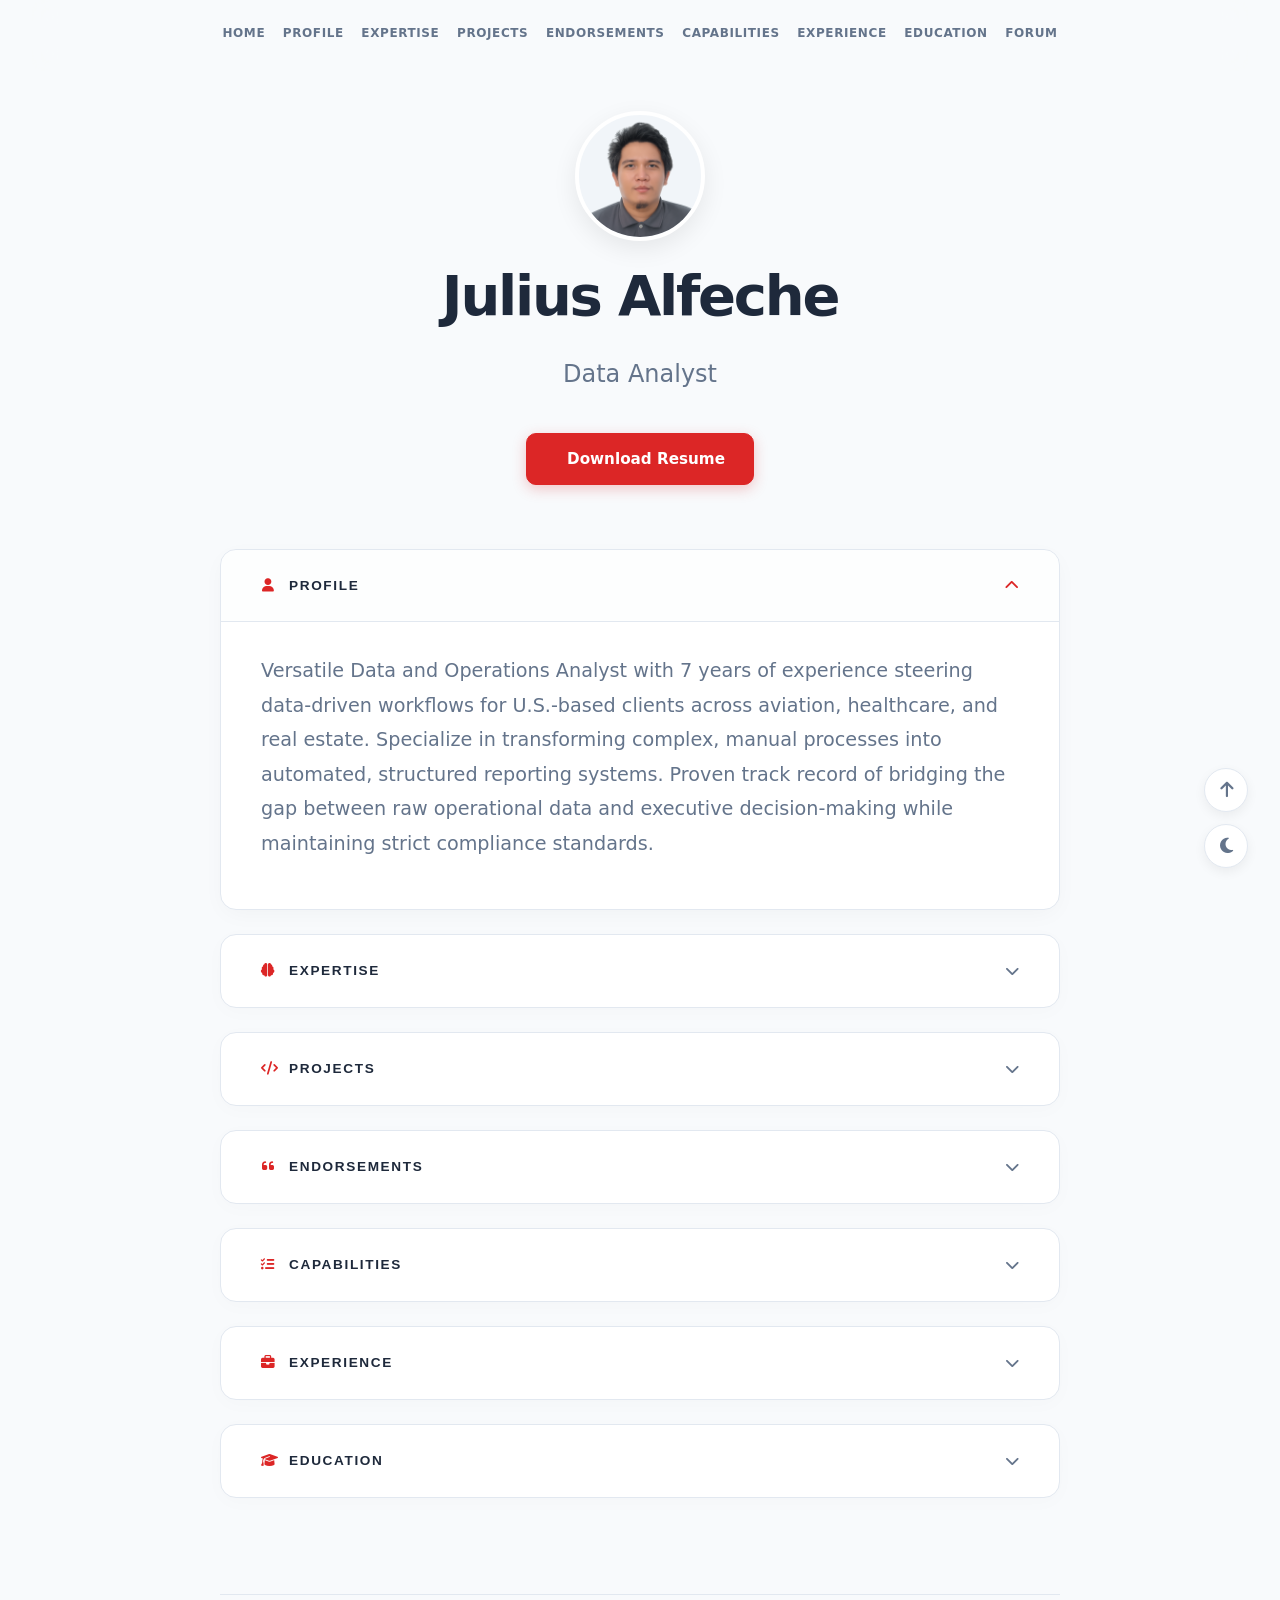
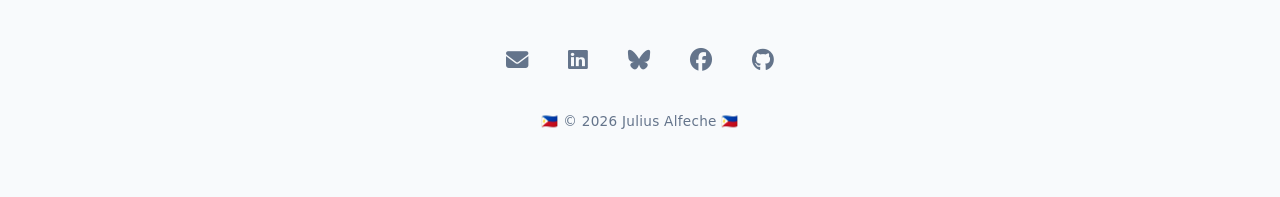
==== index.html @ 39231303 "Add files via upload" ====
<!DOCTYPE html>
<html lang="en">
<head>
    <meta charset="UTF-8">
    <meta name="viewport" content="width=device-width, initial-scale=1.0">
    
    <title>Julius Alfeche</title>
    <meta name="description" content="Official portfolio of Julius Alfeche, a versatile Data and Operations Analyst with 7 years of experience steering data-driven workflows and optimizing operations.">
    <meta name="keywords" content="Julius Alfeche, Data Analyst, Operations Analyst, Excel Dashboard Creation, Data Reporting, Cebu City, Philippines, Portfolio">
    <meta name="author" content="Julius Alfeche">
    <link rel="canonical" href="https://juliusalfeche.com/">
    <link rel="icon" type="image/png" href="img/logo.png">
    
    <meta property="og:type" content="website">
    <meta property="og:url" content="https://juliusalfeche.com/">
    <meta property="og:title" content="Julius Alfeche">
    <meta property="og:description" content="Official portfolio of Julius Alfeche, a versatile Data and Operations Analyst with 7 years of experience steering data-driven workflows and optimizing operations.">
    <meta property="og:image" content="https://juliusalfeche.com/img/logo.png">
    
    <meta property="twitter:card" content="summary_large_image">
    <meta property="twitter:url" content="https://juliusalfeche.com/">
    <meta property="twitter:title" content="Julius Alfeche | Expert Data Analyst">
    <meta property="twitter:description" content="Official portfolio of Julius Alfeche, a versatile Data and Operations Analyst with 7 years of experience steering data-driven workflows.">
    <meta property="twitter:image" content="https://juliusalfeche.com/img/logo.png">

    <link rel="stylesheet" href="https://cdnjs.cloudflare.com/ajax/libs/font-awesome/6.7.2/css/all.min.css">
    <link rel="stylesheet" href="css/style.css">
    
    <script>
        (function() {
            const savedTheme = localStorage.getItem('theme');
            const prefersDarkScheme = window.matchMedia("(prefers-color-scheme: dark)");
            if (savedTheme === 'dark' || (!savedTheme && prefersDarkScheme.matches)) {
                document.documentElement.setAttribute('data-theme', 'dark');
            } else {
                document.documentElement.setAttribute('data-theme', 'light');
            }
        })();
    </script>

    <noscript>
        <style>
            .accordion-content, .nested-accordion-content { max-height: none !important; opacity: 1 !important; transform: none !important; }
            .content-inner, .nested-content-inner { opacity: 1 !important; transform: translateY(0) !important; }
            .chevron-icon, .nested-chevron { display: none !important; }
            .accordion-trigger, .nested-accordion-trigger { cursor: default; border-bottom: 1px solid var(--border-color); }
        </style>
    </noscript>

    <script src="js/main.js" defer></script>
</head>
<body>

<div class="nav-wrapper">
    <nav class="top-nav" aria-label="Main Navigation">
        <a href="#" class="nav-link" aria-label="Navigate to Home" onclick="scrollToCoordinates('top'); return false;">Home</a>
        <a href="#profile" class="nav-link" aria-label="Navigate to Profile section" onclick="openAndJump('profile')">Profile</a>
        <a href="#expertise" class="nav-link" aria-label="Navigate to Expertise section" onclick="openAndJump('expertise')">Expertise</a>
        <a href="#projects" class="nav-link" aria-label="Navigate to Projects section" onclick="openAndJump('projects')">Projects</a>
        <a href="#endorsements" class="nav-link" aria-label="Navigate to Endorsements section" onclick="openAndJump('endorsements')">Endorsements</a>
        <a href="#capabilities" class="nav-link" aria-label="Navigate to Capabilities section" onclick="openAndJump('capabilities')">Capabilities</a>
        <a href="#experience" class="nav-link" aria-label="Navigate to Experience section" onclick="openAndJump('experience')">Experience</a>
        <a href="#education" class="nav-link" aria-label="Navigate to Education section" onclick="openAndJump('education')">Education</a>
        <a href="https://forum.juliusalfeche.com" target="_blank" class="nav-link" aria-label="Navigate to Forum">Forum</a>
    </nav>
</div>

<div class="container">
    <header class="hero-container" role="banner">
        <img class="profile-photo" src="img/profile.png" alt="Portrait of Julius Alfeche">
        <h1>Julius Alfeche</h1>
        <div class="subtitle">Data Analyst</div>
        <a href="/resume.pdf" download="Julius_Alfeche_Resume.pdf" class="resume-btn" aria-label="Download Julius Alfeche's Resume PDF">
            <i class="fa-solid fa-arrow-down-to-line" aria-hidden="true"></i> Download Resume</a>
    </header>

    <main role="main">
        <div id="profile" class="accordion-section is-open">
            <button class="accordion-trigger" aria-expanded="true" aria-controls="content-profile" id="trigger-profile" onclick="toggleAccordion(this)">
                <h2 id="heading-profile"><i class="fa-solid fa-user" aria-hidden="true"></i> Profile</h2>
                <i class="fa-solid fa-chevron-down chevron-icon" aria-hidden="true"></i>
            </button>
            <div class="accordion-content" id="content-profile" role="region" aria-labelledby="heading-profile">
                <div class="content-inner">
                    <p class="lead-text">Versatile Data and Operations Analyst with 7 years of experience steering data-driven workflows for U.S.-based clients across aviation, healthcare, and real estate. Specialize in transforming complex, manual processes into automated, structured reporting systems. Proven track record of bridging the gap between raw operational data and executive decision-making while maintaining strict compliance standards.</p>
                </div>
            </div>
        </div>

        <div id="expertise" class="accordion-section">
            <button class="accordion-trigger" aria-expanded="false" aria-controls="content-expertise" id="trigger-expertise" onclick="toggleAccordion(this)">
                <h2 id="heading-expertise"><i class="fa-solid fa-brain" aria-hidden="true"></i> Expertise</h2>
                <i class="fa-solid fa-chevron-down chevron-icon" aria-hidden="true"></i>
            </button>
            <div class="accordion-content" id="content-expertise" role="region" aria-labelledby="heading-expertise">
                <div class="content-inner">
                    <div class="skills-list-layout">
                        <div class="skill-group">
                            <h4>Data &amp; Reporting</h4>
                            <div class="tags" role="list">
                                <span class="tag" role="listitem">Excel</span>
                                <span class="tag" role="listitem">Dashboard Creation</span>
                                <span class="tag" role="listitem">Performance Tracking</span>
                            </div>
                        </div>
                        <div class="skill-group">
                            <h4>Operations &amp; Compliance</h4>
                            <div class="tags" role="list">
                                <span class="tag" role="listitem">Process Optimization</span>
                                <span class="tag" role="listitem">Documentation</span>
                                <span class="tag" role="listitem">Audit Readiness</span>
                                <span class="tag" role="listitem">Compliance Monitoring</span>
                            </div>
                        </div>
                        <div class="skill-group">
                            <h4>Tools &amp; Platforms</h4>
                            <div class="tags" role="list">
                                <span class="tag" role="listitem">Microsoft 365</span>
                                <span class="tag" role="listitem">Google Workspace</span>
                                <span class="tag" role="listitem">Salesforce</span>
                                <span class="tag" role="listitem">Zoho</span>
                                <span class="tag" role="listitem">WordPress</span>
                                <span class="tag" role="listitem">Flarum</span>
                            </div>
                        </div>
                        <div class="skill-group">
                            <h4>Technical Capabilities</h4>
                            <div class="tags" role="list">
                                <span class="tag" role="listitem">Web Scraping</span>
                                <span class="tag" role="listitem">Online Research</span>
                                <span class="tag" role="listitem">Web Hosting Management</span>
                            </div>
                        </div>
                    </div>
                </div>
            </div>
        </div>

        <div id="projects" class="accordion-section">
            <button class="accordion-trigger" aria-expanded="false" aria-controls="content-projects" id="trigger-projects" onclick="toggleAccordion(this)">
                <h2 id="heading-projects"><i class="fa-solid fa-code" aria-hidden="true"></i> Projects</h2>
                <i class="fa-solid fa-chevron-down chevron-icon" aria-hidden="true"></i>
            </button>
            <div class="accordion-content" id="content-projects" role="region" aria-labelledby="heading-projects">
                <div class="content-inner">
                    <div class="slider-viewport" id="projects-viewport">
                        <div class="slider-track" id="projects-track">
                            <a href="https://juliusalfeche.github.io/audiotest/" target="_blank" rel="noopener noreferrer" class="slider-card-item bg-audio" aria-label="Open Left/Right Audio Test in a new tab">
                                <div>
                                    <h3>🎧 Left / Right Audio Test</h3>
                                    <p>A simple, accessible web-based utility to test the stereo separation of your audio setup (headphones/speakers) using the Web Audio API.</p>
                                </div>
                                <span class="project-arrow">View Project <i class="fa-solid fa-arrow-right" aria-hidden="true"></i></span>
                            </a>
                            
                            <a href="https://juliusalfeche.github.io/quakesph/" target="_blank" rel="noopener noreferrer" class="slider-card-item bg-quakes" aria-label="Open QuakesPH in a new tab">
                                <div>
                                    <h3>🌋 QuakesPH</h3>
                                    <p>QuakesPH is a progressive web application (PWA) that provides real-time earthquake tracking across the Philippines, powered by live data from the USGS Earthquake API.</p>
                                </div>
                                <span class="project-arrow">View Project <i class="fa-solid fa-arrow-right" aria-hidden="true"></i></span>
                            </a>

                            <a href="https://juliusalfeche.github.io/resume/" target="_blank" rel="noopener noreferrer" class="slider-card-item bg-resume" aria-label="Open Interactive Resume in a new tab">
                                <div>
                                    <h3>💼 Resume</h3>
                                    <p>A digital, interactive version of my professional resume built with modern web technologies for a clean, accessible viewing experience across all devices.</p>
                                </div>
                                <span class="project-arrow">View Project <i class="fa-solid fa-arrow-right" aria-hidden="true"></i></span>
                            </a>
                        </div>
                    </div>
                </div>
            </div>
        </div>

        <div id="endorsements" class="accordion-section">
            <button class="accordion-trigger" aria-expanded="false" aria-controls="content-endorsements" id="trigger-endorsements" onclick="toggleAccordion(this)">
                <h2 id="heading-endorsements"><i class="fa-solid fa-quote-left" aria-hidden="true"></i> Endorsements</h2>
                <i class="fa-solid fa-chevron-down chevron-icon" aria-hidden="true"></i>
            </button>
            <div class="accordion-content" id="content-endorsements" role="region" aria-labelledby="heading-endorsements">
                <div class="content-inner">
                    <div class="slider-viewport" id="reviews-viewport">
                        <div class="slider-track" id="reviews-track">
                            
                            <div class="slider-card-item">
                                <p class="quote-body">Thank you again for your partnership, and we look forward to exploring ways to work together again in the future. Julius, you've been tremendous partner. Your contributions to Fly Louie have been greatly appreciated.</p>
                                <div class="client-profile">
                                    <img class="client-avatar" src="img/julia.png" alt="Portrait of Julia Takeda">
                                    <div class="client-meta">
                                        <h5>Julia Takeda</h5>
                                        <span><i>Founder & CEO</i> <br> <b>Fly Louie</b></span>
                                    </div>
                                </div>
                            </div>

                            <div class="slider-card-item">
                                <p class="quote-body">Julius' longevity with us. He does good work, and because he's been with us for several years he has become a valuable source of institutional memory as well. We've had Julius assigned to our account for several years now, and I never expected how helpful it would be to have the same person assigned to our account for that entire time. He just understands so much about our business at this point, and it makes him a go-to resource for us. We prefer turning to Julius than to some of our own employees because he just knows our business so well by now. He's great and we are so grateful to him.</p>
                                <div class="client-profile">
                                    <img class="client-avatar" src="img/eytan.jpg" alt="Portrait of Eytan Kurshan">
                                    <div class="client-meta">
                                        <h5>Eytan Kurshan</h5>
                                        <span><i>COO</i> <br> <b>Fly Louie</b></span>
                                    </div>
                                </div>
                            </div>

                            <div class="slider-card-item">
                                <p class="quote-body">You've been a huge help, and I really appreciate everything you've done over the past couple of years! I know you'll still be working on other things, so thanks again for all your support.</p>
                                <div class="client-profile">
                                    <img class="client-avatar" src="img/laura.png" alt="Portrait of Laura Polin">
                                    <div class="client-meta">
                                        <h5>Laura Polin</h5>
                                        <span><i>Fuel Program General Manager</i> <br> <b>Fly Louie</b></span>
                                    </div>
                                </div>
                            </div>

                            <div class="slider-card-item">
                                <p class="quote-body">He does a great job, we really enjoy working with Julius! Accuracy of the work and the ability to seek clarification and flag items that fall outside of regular workflow/parameters.</p>
                                <div class="client-profile">
                                    <img class="client-avatar" src="img/matt.jpg" alt="Portrait of Matt Dalton">
                                    <div class="client-meta">
                                        <h5>Matt Dalton</h5>
                                        <span><i>Sourcing & Scheduling Director</i> <br> <b>Magellan Jets</b></span>
                                    </div>
                                </div>
                            </div>

                            <div class="slider-card-item">
                                <p class="quote-body">Julius has always been reliable and capable of completing needed tasks for us. I appreciate the consistent availability and quality of work. Julius specifically has been very engaged in tasks I've given him and always asks questions and reviews results with me when starting a new project. It gives me confidence that he is completing the work to the same standard I would if I had to do it myself.</p>
                                <div class="client-profile">
                                    <img class="client-avatar" src="img/liberty.jpg" alt="Portrait of Liberty Feliciano">
                                    <div class="client-meta">
                                        <h5>Liberty Feliciano</h5>
                                        <span><i>Aircraft Scheduling Specialist</i> <br> <b>Magellan Jets</b></span>
                                    </div>
                                </div>
                            </div>

                            <div class="slider-card-item">
                                <p class="quote-body">Improved reliability and accountability in the team and learned very difficult clients. A good listener and is focused when editing live batches.</p>
                                <div class="client-profile">
                                    <img class="client-avatar" src="img/owen.jpg" alt="Portrait of Owen Beluan">
                                    <div class="client-meta">
                                        <h5>Owen Beluan</h5>
                                        <span><i>Shift Manager</i> <br> <b>PhotoUp</b></span>
                                    </div>
                                </div>
                            </div>

                        </div>
                    </div>
                </div>
            </div>
        </div>

        <div id="capabilities" class="accordion-section">
            <button class="accordion-trigger" aria-expanded="false" aria-controls="content-capabilities" id="trigger-capabilities" onclick="toggleAccordion(this)">
                <h2 id="heading-capabilities"><i class="fa-solid fa-list-check" aria-hidden="true"></i> Capabilities</h2>
                <i class="fa-solid fa-chevron-down chevron-icon" aria-hidden="true"></i>
            </button>
            <div class="accordion-content" id="content-capabilities" role="region" aria-labelledby="heading-capabilities">
                <div class="content-inner">
                    <div class="capabilities-grid">
                        
                        <!-- Computer Repair Block -->
                        <div class="capability-block nested-accordion">
                            <button class="nested-accordion-trigger" aria-expanded="false" onclick="toggleNestedAccordion(this)">
                                <div class="cap-header-left">
                                    <h3><i class="fa-solid fa-screwdriver-wrench" aria-hidden="true"></i> Windows Desktop/Laptop Repair</h3>
                                    <span class="cap-badge">Hardware/Software</span>
                                </div>
                                <i class="fa-solid fa-chevron-down nested-chevron" aria-hidden="true"></i>
                            </button>
                            
                            <div class="nested-accordion-content">
                                <div class="nested-content-inner">
                                    <div class="cap-text-block">
                                        <p class="cap-desc">There are few things more aggravating than having your desktop or laptop fail precisely when you need it most. Whether you're facing a tight deadline for a final paper, preparing for a critical conference, or simply needing to get your work done, computer repair becomes absolutely essential.</p>
                                        <p class="cap-desc">When seeking professional help, be wary of technicians who rely on simple "tune-ups". While these may offer a temporary fix, they are often insufficient and don't prevent the same problems from quickly recurring. For both the convenience-driven laptop user and the desktop owner, the need is the same: timely, efficient, and comprehensive repair that includes fully securing your computer to prevent future breakdowns.</p>
                                    </div>
                            
                                    <h4 class="cap-subheading"><i class="fa-solid fa-tools" aria-hidden="true"></i> Repair & Support Services</h4>
                                    <ul class="cap-list" role="list">
                                        <li role="listitem"><strong>Technical Support</strong></li>
                                        <li role="listitem"><strong>Repair / Troubleshooting</strong></li>
                                        <li role="listitem"><strong>Setup / Installation</strong></li>
                                        <li role="listitem"><strong>Hardware / Software Upgrades / Installation</strong></li>
                                        <li role="listitem"><strong>Operating System Updates</strong></li>
                                        <li role="listitem"><strong>Anti-Virus Installation / Removal</strong></li>
                                        <li role="listitem"><strong>Motherboard Replacement</strong></li>
                                        <li role="listitem"><strong>Memory Upgrades</strong></li>
                                    </ul>
                            
                                    <div class="cap-text-block" style="margin-top: 1.5rem;">
                                        <p class="cap-desc">Computers running any operating system, especially those with constant internet access, require frequent maintenance to stay secure. New vulnerabilities are constantly discovered and patched, making it a priority for every user to keep their system updated with the latest service packs and critical updates.</p>
                                        <p class="cap-desc">When a problem arises, users often consider returning their machine to the manufacturer, particularly if it's still under warranty. While manufacturer repair is often the ideal choice in terms of expertise, the major drawback is the significant downtime waiting for the device to be shipped, serviced, and returned.</p>
                                        <p class="cap-desc">The reality is that most modern desktops and laptops, regardless of brand, can be competently serviced by any qualified local technician. Computer parts are generally universal or easily substituted with compatible replacements. This leads to the key question: who should you trust? Finding a truly qualified specialist who can handle your desktop or laptop repair in a professional, competent, and efficient manner can be challenging. I am here to offer that solution.</p>
                                    </div>
                                </div>
                            </div>
                        </div>
                    
                        <!-- Remote Setup Block -->
                        <div class="capability-block nested-accordion">
                            <button class="nested-accordion-trigger" aria-expanded="false" onclick="toggleNestedAccordion(this)">
                                <div class="cap-header-left">
                                    <h3><i class="fa-solid fa-network-wired" aria-hidden="true"></i> Remote Desktop Management</h3>
                                    <span class="cap-badge">Administration</span>
                                </div>
                                <i class="fa-solid fa-chevron-down nested-chevron" aria-hidden="true"></i>
                            </button>
                            
                            <div class="nested-accordion-content">
                                <div class="nested-content-inner">
                                    <p class="cap-desc">Numerous IT support tasks for computers and servers are now manageable remotely, meaning a technician doesn’t have to physically be there.</p>
                            
                                    <h4 class="cap-subheading"><i class="fa-solid fa-check-circle" aria-hidden="true"></i> Key Advantages of Remote Support</h4>
                                    <ul class="cap-list" role="list">
                                        <li role="listitem"><strong>Improved Support Quality:</strong> Technicians can directly see the user's screen, which avoids the confusion and difficulty of users trying to describe visual problems over the phone.</li>
                                        <li role="listitem"><strong>Faster Resolution:</strong> Enhanced technician availability and fewer scheduling conflicts lead to quicker problem resolution, often immediately.</li>
                                        <li role="listitem"><strong>Reduced Costs:</strong> Eliminating travel time lowers the overall cost of support.</li>
                                        <li role="listitem"><strong>Timely Maintenance:</strong> Scheduled system tasks (like software and virus definition updates, backup processes) can be executed promptly, ensuring your systems remain secure and protected.</li>
                                    </ul>
                            
                                    <h4 class="cap-subheading" style="margin-top: 2rem;"><i class="fa-solid fa-server" aria-hidden="true"></i> Setting Up Remote Access</h4>
                                    <ul class="cap-list" role="list">
                                        <li role="listitem"><strong>Install Software:</strong> Specialized software must be installed on every PC and server that requires remote accessibility.</li>
                                        <li role="listitem"><strong>Configure Firewall:</strong> You might need to adjust your firewall settings to permit incoming network traffic on specific ports.</li>
                                    </ul>
                            
                                    <div style="margin-top: 2.5rem; display: flex; justify-content: center;">
                                        <a href="https://get.teamviewer.com/juliusalfeche" class="resume-btn" aria-label="Download TeamViewerQS">
                                            <i class="fa-solid fa-cloud-arrow-down" aria-hidden="true"></i> Download TeamViewerQS
                                        </a>
                                    </div>
                                </div>
                            </div>
                        </div>
                    
                        <!-- Web Engineering Block -->
                        <div class="capability-block nested-accordion">
                            <button class="nested-accordion-trigger" aria-expanded="false" onclick="toggleNestedAccordion(this)">
                                <div class="cap-header-left">
                                    <h3><i class="fa-solid fa-laptop-code" aria-hidden="true"></i> Web Design & Development</h3>
                                    <span class="cap-badge">Custom Dev</span>
                                </div>
                                <i class="fa-solid fa-chevron-down nested-chevron" aria-hidden="true"></i>
                            </button>
                            
                            <div class="nested-accordion-content">
                                <div class="nested-content-inner">
                                    <div class="cap-text-block">
                                        <p class="cap-desc">Creating effective, appealing websites that drive business success is a specialized talent. While many companies can build a basic site today, few can deliver one that actually achieves its goals.</p>
                                        <p class="cap-desc">In web design, success means achieving two things: attracting the right audience (targeted traffic) and effectively communicating your core message or completing a transaction (sale).</p>
                                        <p class="cap-desc">This requires developing smart, user-focused features that are both easy to use and advanced. Furthermore, pages must load quickly and be easily found by search engines.</p>
                                    </div>
                            
                                    <h4 class="cap-subheading"><i class="fa-solid fa-toolbox" aria-hidden="true"></i> Maintenance</h4>
                                    <p class="cap-desc">As your business evolves, your website will need to keep pace. We offer comprehensive, budget-friendly maintenance services with quick turnaround times so you can delegate website tasks and dedicate more time to running your business.</p>
                                </div>
                            </div>
                        </div>
                    
                    </div>
                </div>
            </div>
        </div>

        <div id="experience" class="accordion-section">
            <button class="accordion-trigger" aria-expanded="false" aria-controls="content-experience" id="trigger-experience" onclick="toggleAccordion(this)">
                <h2 id="heading-experience"><i class="fa-solid fa-briefcase" aria-hidden="true"></i> Experience</h2>
                <i class="fa-solid fa-chevron-down chevron-icon" aria-hidden="true"></i>
            </button>
            <div class="accordion-content" id="content-experience" role="region" aria-labelledby="heading-experience">
                <div class="content-inner">
                    <div class="timeline-structure">
                        
                        <div class="timeline-node">
                            <div class="brand-container">
                                <img src="img/op360.png" alt="OfficePartners360 logo" class="brand-logo">
                                <div class="brand-details">
                                    <div class="node-header">
                                        <h3>Data Analyst</h3>
                                        <span class="node-duration">Mar 2019 — Present</span>
                                    </div>
                                    <div class="node-firm">OfficePartners360 Inc. — Cebu City, Philippines</div>
                                </div>
                            </div>
                            <p>Supported U.S. clients across aviation and healthcare with data analysis, compliance management, and operational reporting.</p>
                            
                            <div class="nested-subsections">
                                <div>
                                    <div class="node-header">
                                        <h4 class="nested-role-title">Private Aviation Client (MA, USA) — Operations Analyst</h4>
                                        <span class="node-duration">2024 — Present</span>
                                    </div>
                                    <ul class="node-bullets" role="list">
                                        <li role="listitem">Streamlined invoice management and fuel rate reporting by introducing standardized tracking templates, directly minimizing data entry errors and accelerating executive decision-making cycles.</li>
                                    </ul>
                                </div>

                                <div>
                                    <div class="node-header">
                                        <h4 class="nested-role-title">Aviation Consultant Client (NY, USA) — Operations Analyst</h4>
                                        <span class="node-duration">2022 — 2024</span>
                                    </div>
                                    <ul class="node-bullets" role="list">
                                        <li role="listitem">Redesigned insurance and aircraft tail management processes.</li>
                                    </ul>
                                </div>

                                <div>
                                    <div class="node-header">
                                        <h4 class="nested-role-title">Healthcare Institution Client (FL, USA) — Data Analyst</h4>
                                        <span class="node-duration">2019 — 2024</span>
                                    </div>
                                    <ul class="node-bullets" role="list">
                                        <li role="listitem">Redesigned data workflows for admissions and advisor performance, effectively eliminating redundant processing steps and establishing a more reliable audit-ready framework.</li>
                                    </ul>
                                </div>
                            </div>
                        </div>

                        <div class="timeline-node">
                            <div class="brand-container">
                                <img src="img/pu.png" alt="PhotoUp logo" class="brand-logo">
                                <div class="brand-details">
                                    <div class="node-header">
                                        <h3>Photo Editor</h3>
                                        <span class="node-duration">May 2017 — Nov 2017</span>
                                    </div>
                                    <div class="node-firm">PhotoUp Inc. — Cebu City, Philippines</div>
                                </div>
                            </div>
                            <ul class="node-bullets" role="list">
                                <li role="listitem">Edited and enhanced real estate photos for clients in North America, Europe, and Australia, ensuring high-quality output and on-time delivery.</li>
                                <li role="listitem">Contributed to virtual staging projects that improved client satisfaction and accelerated property listing turnaround.</li>
                            </ul>
                        </div>

                    </div>
                </div>
            </div>
        </div>

        <div id="education" class="accordion-section">
            <button class="accordion-trigger" aria-expanded="false" aria-controls="content-education" id="trigger-education" onclick="toggleAccordion(this)">
                <h2 id="heading-education"><i class="fa-solid fa-graduation-cap" aria-hidden="true"></i> Education</h2>
                <i class="fa-solid fa-chevron-down chevron-icon" aria-hidden="true"></i>
            </button>
            <div class="accordion-content" id="content-education" role="region" aria-labelledby="heading-education">
                <div class="content-inner">
                    
                    <div class="generic-row">
                        <img src="img/act.png" alt="Asian College of Technology logo" class="brand-logo">
                        <div class="brand-details">
                            <div class="node-header">
                                <h3>Bachelor of Science in Computer Engineering</h3>
                                <span class="node-duration">Mar 2015</span>
                            </div>
                            <div class="firm-location">Asian College of Technology — Cebu City, Philippines</div>
                        </div>
                    </div>

                    <div class="generic-row">
                        <img src="img/dmdp.png" alt="DMDP logo" class="brand-logo">
                        <div class="brand-details">
                            <div class="node-header align-start">
                                <ul class="cap-list course-list" role="list">
                                    <li role="listitem"><strong>Computer Systems Servicing (NC II)</strong></li>
                                    <li role="listitem"><strong>Electronic Products Assembly & Servicing (NC II)</strong></li>
                                </ul>
                                <span class="node-duration">Aug 2018</span>
                            </div>
                            <div class="firm-location">Department of Manpower Development and Placement – Cebu City, Philippines</div>
                        </div>
                    </div>

                </div>
            </div>
        </div>
    </main>

    <div class="navigation-dock">
        <button id="scroll-top-btn" class="dock-action" aria-label="Scroll to Top" onclick="scrollToCoordinates('top')" title="Scroll to Top">
            <i class="fa-solid fa-arrow-up" aria-hidden="true"></i>
        </button>
        <button class="dock-action theme-toggle" id="theme-switcher" aria-label="Switch Theme" onclick="toggleTheme()" title="Switch Theme">
            <i class="fa-solid fa-moon" aria-hidden="true"></i>
        </button>
    </div>

    <footer role="contentinfo">
        <div class="footer-social-cluster">
            <a href="mailto:juliusalfeche@pm.me" class="footer-icon-link" aria-label="Send an email to Julius"><i class="fa-solid fa-envelope" aria-hidden="true"></i></a>
            <a href="https://linkedin.com/in/juliusalfeche/" target="_blank" rel="noopener noreferrer" class="footer-icon-link" aria-label="Connect on LinkedIn"><i class="fa-brands fa-linkedin" aria-hidden="true"></i></a>
            <a href="https://bsky.app/profile/juliusalfeche.com" target="_blank" rel="noopener noreferrer" class="footer-icon-link" aria-label="Follow on Bluesky"><i class="fa-brands fa-bluesky" aria-hidden="true"></i></a>
            <a href="https://www.facebook.com/JuliusAlfeche" target="_blank" rel="noopener noreferrer" class="footer-icon-link" aria-label="Follow on Facebook"><i class="fa-brands fa-facebook" aria-hidden="true"></i></a>
            <a href="https://github.com/juliusalfeche" target="_blank" rel="noopener noreferrer" class="footer-icon-link" aria-label="View GitHub Repository"><i class="fa-brands fa-github" aria-hidden="true"></i></a>
        </div>
        <p class="footer-legal-text">🇵🇭 &copy; 2026 Julius Alfeche 🇵🇭</p>
    </footer>

</div>
</body>
</html>
---- css/style.css ----
/* CSS Variables & Theme Tokens */
:root {
    --bg-color: #f8fafc;
    --bg-color-rgb: 248, 250, 252;
    --text-color: #1e293b;
    --text-muted: #64748b;
    --accent-color: #dc2626;
    --accent-hover: #991b1b;
    --card-bg: #ffffff;
    --border-color: #e2e8f0;
    --tag-bg: #f1f5f9;
    --max-width: 840px;
    --transition-smooth: all 0.4s cubic-bezier(0.25, 1, 0.5, 1);
}

[data-theme="dark"] {
    --bg-color: #121214;
    --bg-color-rgb: 18, 18, 20;
    --text-color: #e2e8f0;
    --text-muted: #94a3b8;
    --accent-color: #ef4444;
    --accent-hover: #b91c1c;
    --card-bg: #1a1a1e;
    --border-color: #2a2a2e;
    --tag-bg: #26262a;
}

* {
    box-sizing: border-box;
    margin: 0;
    padding: 0;
}

html {
    scroll-behavior: smooth;
    scroll-padding-top: 6rem;
}

body {
    font-family: ui-sans-serif, system-ui, -apple-system, BlinkMacSystemFont, "Segoe UI", Roboto, sans-serif;
    background-color: var(--bg-color);
    color: var(--text-color);
    line-height: 1.6;
    padding: 0 2rem 4rem 2rem;
    -webkit-font-smoothing: antialiased;
    transition: background-color 0.4s ease, color 0.4s ease;
}

.container {
    max-width: var(--max-width);
    margin: 0 auto;
}

/* Navigation */
.nav-wrapper {
    position: sticky;
    top: 0;
    z-index: 100;
    padding: 1.5rem 0;
    margin-bottom: 2.5rem;
    background-color: rgba(var(--bg-color-rgb), 0.8);
    backdrop-filter: blur(12px);
    -webkit-backdrop-filter: blur(12px);
    transition: background-color 0.4s ease;
}

.top-nav {
    display: flex;
    justify-content: center;
    align-items: center;
    gap: 1.1rem;
    flex-wrap: wrap;
    max-width: var(--max-width);
    margin: 0 auto;
}

.nav-link {
    font-size: 0.75rem;
    font-weight: 700;
    text-transform: uppercase;
    letter-spacing: 0.05em;
    color: var(--text-muted);
    text-decoration: none;
    transition: var(--transition-smooth);
    position: relative;
    padding-bottom: 0.25rem;
}

.nav-link:hover { color: var(--accent-color); }
.nav-link::after {
    content: '';
    position: absolute;
    bottom: 0; left: 0;
    width: 0; height: 2px;
    background-color: var(--accent-color);
    transition: var(--transition-smooth);
    border-radius: 2px;
}
.nav-link:hover::after { width: 100%; }

/* Hero Section */
.hero-container {
    display: flex;
    flex-direction: column;
    align-items: center;
    text-align: center;
    gap: 1.5rem;
    margin-bottom: 4rem;
}

.profile-photo {
    width: 130px;
    height: 130px;
    border-radius: 50%;
    object-fit: cover;
    border: 4px solid var(--card-bg);
    box-shadow: 0 8px 24px rgba(0,0,0,0.08);
    flex-shrink: 0;
    background-color: var(--tag-bg);
    transition: transform 0.4s cubic-bezier(0.25, 1, 0.5, 1);
}

.profile-photo:hover { transform: scale(1.05) rotate(-2deg); }

h1 {
    font-size: 3.5rem;
    font-weight: 800;
    letter-spacing: -0.04em;
    line-height: 1.1;
    margin-bottom: 0.25rem;
}

.subtitle { font-size: 1.5rem; color: var(--text-muted); margin-bottom: 1rem; }

/* Global Button / Interactive Hover standard */
.resume-btn, .tag, .slider-card-item, .dock-action {
    transition: var(--transition-smooth);
}

.resume-btn {
    display: inline-flex;
    align-items: center;
    gap: 0.75rem;
    background-color: var(--accent-color);
    color: #ffffff;
    font-size: 0.95rem;
    font-weight: 600;
    text-decoration: none;
    padding: 0.8rem 1.75rem;
    border-radius: 10px;
    border: 1px solid var(--accent-color);
    box-shadow: 0 4px 14px rgba(220, 38, 38, 0.25);
    cursor: pointer;
}

.resume-btn:hover {
    background-color: var(--bg-color); 
    color: var(--accent-color); 
    transform: translateY(-4px);
    box-shadow: 0 8px 24px rgba(220, 38, 38, 0.2);
}

[data-theme="dark"] .resume-btn:hover { background-color: var(--card-bg); }

/* Accordions */
.accordion-section {
    background-color: var(--card-bg);
    border: 1px solid var(--border-color);
    border-radius: 16px;
    margin-bottom: 1.5rem;
    overflow: hidden;
    transition: border-color 0.4s ease, box-shadow 0.4s ease;
    box-shadow: 0 4px 20px rgba(0, 0, 0, 0.02);
    scroll-margin-top: 120px; 
}

.accordion-section:hover { border-color: var(--text-muted); }

.accordion-trigger {
    width: 100%;
    padding: 1.75rem 2.5rem;
    background: none;
    border: none;
    color: var(--text-color);
    display: flex;
    justify-content: space-between;
    align-items: center;
    cursor: pointer;
    text-align: left;
    user-select: none;
    transition: background-color 0.3s ease, border-bottom 0.3s ease;
    border-bottom: 1px solid transparent;
}

.accordion-trigger h2 {
    font-size: 0.85rem;
    font-weight: 700;
    letter-spacing: 0.12em;
    text-transform: uppercase;
    color: var(--text-color);
    display: flex;
    align-items: center;
    gap: 0.75rem;
}

.accordion-trigger h2 i { color: var(--accent-color); width: 16px; text-align: center; }
.chevron-icon { font-size: 0.9rem; color: var(--text-muted); transition: transform 0.4s cubic-bezier(0.25, 1, 0.5, 1); }
.accordion-content { max-height: 0; overflow: hidden; transition: max-height 0.6s cubic-bezier(0.25, 1, 0.5, 1); }

.accordion-section.is-open .accordion-content { max-height: 3500px; transition: max-height 0.9s cubic-bezier(0.25, 1, 0.5, 1); }
.content-inner { padding: 2rem 2.5rem 3rem 2.5rem; opacity: 0; transform: translateY(-10px); transition: opacity 0.3s ease 0s, transform 0.3s ease 0s; }

.accordion-section.is-open .content-inner { opacity: 1; transform: translateY(0); transition: opacity 0.6s ease 0.2s, transform 0.6s ease 0.2s; }
.accordion-section.is-open { border-color: var(--border-color); box-shadow: 0 6px 24px -4px rgba(0, 0, 0, 0.04); }
.accordion-section.is-open .accordion-trigger { border-bottom: 1px solid var(--border-color); background-color: rgba(var(--bg-color-rgb), 0.3); }
.accordion-section.is-open .chevron-icon { transform: rotate(180deg); color: var(--accent-color); }

.lead-text { font-size: 1.2rem; line-height: 1.8; color: var(--text-muted); }
h3 { font-size: 1.25rem; font-weight: 700; letter-spacing: -0.02em; }
p { color: var(--text-muted); }

/* Expertise Grid */
.skills-list-layout { display: grid; grid-template-columns: repeat(2, 1fr); gap: 2.5rem 3rem; }
.skill-group h4 { font-size: 0.8rem; font-weight: 700; text-transform: uppercase; letter-spacing: 0.05em; margin-bottom: 1rem; color: var(--text-color); }
.tags { display: flex; flex-wrap: wrap; gap: 0.6rem; }
.tag {
    background-color: var(--tag-bg);
    padding: 0.45rem 0.85rem;
    border-radius: 8px;
    font-size: 0.85rem;
    font-weight: 500;
    color: var(--text-muted);
    border: 1px solid transparent;
    cursor: default;
}
.tag:hover {
    background-color: var(--card-bg);
    border-color: var(--accent-color);
    color: var(--accent-color);
    transform: translateY(-4px);
    box-shadow: 0 8px 20px rgba(220, 38, 38, 0.1);
}

/* Infinite Slider */
.slider-viewport { overflow: hidden; width: 100%; position: relative; cursor: grab; padding: 0.5rem 0; }
.slider-viewport:active { cursor: grabbing; }
.slider-track { display: flex; gap: 1.5rem; width: max-content; will-change: transform; pointer-events: none; }

.slider-card-item {
    background-color: var(--bg-color);
    border: 1px solid var(--border-color);
    border-radius: 12px;
    padding: 2.25rem;
    width: calc((840px - 5rem - 1.5rem) / 2);
    flex-shrink: 0;
    display: flex;
    flex-direction: column;
    justify-content: space-between;
    user-select: none;
    pointer-events: auto;
    text-decoration: none;
    color: inherit;
}

#reviews-track .slider-card-item { height: 360px; }
#reviews-track .quote-body { overflow-y: auto; padding-right: 0.5rem; }
#reviews-track .quote-body::-webkit-scrollbar { width: 4px; }
#reviews-track .quote-body::-webkit-scrollbar-thumb { background-color: var(--border-color); border-radius: 4px; }

.slider-card-item:hover { 
    border-color: var(--accent-color); 
    transform: translateY(-4px);
    box-shadow: 0 12px 28px rgba(0,0,0,0.08);
}

.slider-card-item h3 { color: var(--text-color); margin-bottom: 0.5rem; }
.slider-card-item p { font-size: 0.95rem; color: var(--text-muted); line-height: 1.6; }

/* Custom Project Highlight & Glow */
.slider-card-item.bg-audio { background: linear-gradient(135deg, rgba(15, 23, 42, 0.95) 20%, rgba(15, 23, 42, 0.75) 100%), url('https://images.unsplash.com/photo-1470225620780-dba8ba36b745?auto=format&fit=crop&w=600&q=80') center/cover no-repeat; }
.slider-card-item.bg-quakes { background: linear-gradient(135deg, rgba(15, 23, 42, 0.95) 20%, rgba(15, 23, 42, 0.75) 100%), url('https://images.unsplash.com/photo-1590055531615-f16d36ffe8ec?auto=format&fit=crop&w=600&q=80') center/cover no-repeat; }
.slider-card-item.bg-resume { background: linear-gradient(135deg, rgba(15, 23, 42, 0.95) 20%, rgba(15, 23, 42, 0.75) 100%), url('https://images.unsplash.com/photo-1454165804606-c3d57bc86b40?auto=format&fit=crop&w=600&q=80') center/cover no-repeat; }

.slider-card-item[class*="bg-"] h3 { color: #ffffff; }
.slider-card-item[class*="bg-"] p { color: #cbd5e1; }
.slider-card-item[class*="bg-"] { border-color: rgba(255, 255, 255, 0.1); }

/* Accent Glow for Project Hover */
.slider-card-item[class*="bg-"]:hover {
    box-shadow: 0 12px 32px rgba(220, 38, 38, 0.25), 0 0 16px rgba(220, 38, 38, 0.15);
    border-color: var(--accent-color);
}

.project-arrow {
    font-size: 0.8rem;
    font-weight: 700;
    text-transform: uppercase;
    letter-spacing: 0.05em;
    color: var(--accent-color);
    display: inline-flex;
    align-items: center;
    gap: 0.35rem;
    margin-top: 2rem;
    transition: var(--transition-smooth);
}
.slider-card-item:hover .project-arrow { gap: 0.6rem; }

/* Endorsements Update */
.quote-body {
    font-size: 1.05rem;
    line-height: 1.7;
    color: var(--text-color);
    margin-bottom: 2rem;
    font-style: italic;
    position: relative;
    padding-left: 1.25rem;
    border-left: 3px solid var(--accent-color);
    background: linear-gradient(90deg, rgba(var(--bg-color-rgb), 0.5) 0%, transparent 100%);
    padding-top: 0.25rem;
    padding-bottom: 0.25rem;
}
.client-profile { display: flex; align-items: center; gap: 1rem; margin-top: auto; }
.client-avatar { width: 44px; height: 44px; border-radius: 50%; object-fit: cover; pointer-events: none; }
.client-meta { display: flex; flex-direction: column; gap: 0.15rem; }
.client-meta h5 { font-size: 1.1rem; font-weight: 700; color: var(--text-color); margin: 0; letter-spacing: -0.01em; }
.client-meta span { font-size: 0.85rem; color: var(--text-muted); font-weight: 500; }

/* Capabilities Grid & Nested Accordions */
.capabilities-grid { display: flex; flex-direction: column; gap: 1.5rem; }
.capability-block { 
    background-color: var(--bg-color); 
    border: 1px solid var(--border-color); 
    border-radius: 12px; 
    padding: 2rem; 
    transition: border-color 0.4s ease, box-shadow 0.4s ease;
}
.capability-block:hover { 
    border-color: var(--accent-color); 
    box-shadow: 0 8px 24px rgba(0,0,0,0.04); 
}

.nested-accordion-trigger {
    width: 100%;
    background: none;
    border: none;
    display: flex;
    justify-content: space-between;
    align-items: center;
    cursor: pointer;
    text-align: left;
    padding: 0;
    font-family: inherit;
}

.cap-header-left {
    display: flex;
    align-items: center;
    gap: 1rem;
    flex-wrap: wrap;
    flex-grow: 1;
    padding-right: 1.5rem;
}

.cap-header-left h3 {
    display: flex;
    align-items: center;
    gap: 0.75rem;
    font-size: 1.02rem;
    font-weight: 600;
    color: var(--text-color);
    margin: 0;
}

.cap-header-left h3 i { color: var(--accent-color); }

.nested-chevron {
    font-size: 1rem;
    color: var(--text-muted);
    transition: transform 0.4s cubic-bezier(0.25, 1, 0.5, 1);
}

.nested-accordion.is-open .nested-chevron {
    transform: rotate(180deg);
    color: var(--accent-color);
}

.nested-accordion-content {
    max-height: 0;
    overflow: hidden;
    transition: max-height 0.6s cubic-bezier(0.25, 1, 0.5, 1);
}

.nested-accordion.is-open .nested-accordion-content {
    max-height: 2000px;
}

.nested-content-inner {
    padding-top: 1.5rem;
    margin-top: 1.5rem;
    border-top: 1px solid var(--border-color);
    opacity: 0;
    transform: translateY(-5px);
    transition: opacity 0.3s ease, transform 0.3s ease;
}

.nested-accordion.is-open .nested-content-inner {
    opacity: 1;
    transform: translateY(0);
    transition: opacity 0.6s ease 0.1s, transform 0.6s ease 0.1s;
}

.cap-desc { font-size: 0.95rem; color: var(--text-muted); margin-bottom: 1.5rem; line-height: 1.7; }
.cap-list { display: grid; grid-template-columns: repeat(auto-fit, minmax(300px, 1fr)); gap: 1rem 2rem; list-style: none; padding: 0; }
.cap-list li { font-size: 0.9rem; color: var(--text-muted); position: relative; padding-left: 1.25rem; line-height: 1.6; }
.cap-list li::before { content: "\f0da"; font-family: "Font Awesome 6 Free"; font-weight: 900; color: var(--accent-color); position: absolute; left: 0; top: 2px; }
.cap-list li strong { color: var(--text-color); }

.cap-text-block { 
    display: flex; 
    flex-direction: column; 
    gap: 0.85rem; 
    margin-bottom: 1.5rem; 
}
.cap-text-block .cap-desc { margin-bottom: 0; }

.cap-subheading {
    font-size: 1.05rem;
    font-weight: 700;
    color: var(--text-color);
    margin: 1.5rem 0 1.25rem 0;
    display: flex;
    align-items: center;
    gap: 0.5rem;
    border-bottom: 1px solid var(--border-color);
    padding-bottom: 0.5rem;
    letter-spacing: -0.01em;
}

.cap-subheading i { color: var(--accent-color); font-size: 1rem; }

/* Timeline & Unified Badges */
.timeline-structure { display: flex; flex-direction: column; gap: 3.5rem; }
.timeline-node { position: relative; padding-left: 2.5rem; border-left: 2px solid var(--border-color); padding-bottom: 1.5rem; }
.timeline-node:last-child { border-left-color: transparent; }
.timeline-node::before { content: ''; position: absolute; left: -7px; top: 8px; width: 12px; height: 12px; border-radius: 50%; background-color: var(--card-bg); border: 2px solid var(--accent-color); transition: var(--transition-smooth); }
.timeline-node:hover::before { background-color: var(--accent-color); box-shadow: 0 0 0 4px rgba(220, 38, 38, 0.1); }
.brand-container, .generic-row { display: flex; gap: 1.25rem; align-items: flex-start; margin-bottom: 1.25rem; }
.brand-logo { width: 48px; height: 48px; border-radius: 8px; object-fit: cover; border: 1px solid var(--border-color); background-color: #ffffff; flex-shrink: 0; box-shadow: 0 2px 8px rgba(0,0,0,0.04); }
.brand-details { flex-grow: 1; }
.node-header { display: flex; justify-content: space-between; align-items: baseline; margin-bottom: 0.25rem; gap: 1rem; }
.node-header.align-start { align-items: flex-start; }
.node-firm { font-size: 0.95rem; font-weight: 600; color: var(--accent-color); }

/* Unified Cap-Badge & Node-Duration */
.cap-badge {
    font-size: 0.75rem;
    font-weight: 700;
    text-transform: uppercase;
    letter-spacing: 0.05em;
    color: var(--accent-color);
    background-color: rgba(220, 38, 38, 0.1);
    padding: 0.4rem 0.8rem;
    border-radius: 6px;
    white-space: nowrap;
    display: inline-block;
    margin-left: auto;
}

.node-duration {
    font-size: 0.75rem;
    font-weight: 700;
    text-transform: uppercase;
    letter-spacing: 0.05em;
    color: var(--accent-color);
    background-color: rgba(220, 38, 38, 0.1);
    padding: 0.4rem 0.8rem;
    border-radius: 6px;
    white-space: nowrap;
    display: inline-block;
}

.nested-subsections { margin-top: 2rem; display: flex; flex-direction: column; gap: 1.5rem; background-color: var(--tag-bg); padding: 1.5rem; border-radius: 12px; border: 1px solid var(--border-color); }
.nested-role-title { font-size: 1.05rem; font-weight: 700; color: var(--text-color); margin-bottom: 0.75rem; display: flex; align-items: center; }
.nested-role-title::before { content: "↳"; margin-right: 0.6rem; color: var(--accent-color); font-size: 1.25rem; font-weight: 400; }
ul.node-bullets { padding-left: 2rem; margin-top: 0.75rem; }
ul.node-bullets li { font-size: 0.95rem; color: var(--text-muted); margin-bottom: 0.6rem; }
.generic-row:last-child { margin-bottom: 0; }
.generic-row .firm-location { font-size: 0.9rem; color: var(--text-muted); margin-top: 0.25rem; }

/* Custom Education Course List layout */
.course-list { margin-top: 0; padding-top: 0; gap: 0.5rem; display: flex; flex-direction: column; }
.course-list li { font-size: 1.05rem; }

/* Floating Dock */
.navigation-dock { position: fixed; bottom: 2rem; right: 2rem; display: flex; flex-direction: column; gap: 0.75rem; z-index: 1000; }
.dock-action { width: 44px; height: 44px; border-radius: 50%; background-color: var(--card-bg); border: 1px solid var(--border-color); color: var(--text-muted); display: flex; align-items: center; justify-content: center; cursor: pointer; box-shadow: 0 4px 12px rgba(0, 0, 0, 0.06); font-size: 1.1rem; }
.dock-action:hover { color: var(--accent-color); border-color: var(--accent-color); transform: translateY(-4px); box-shadow: 0 8px 20px rgba(220, 38, 38, 0.15); }
#scroll-top-btn { opacity: 0; pointer-events: none; transform: translateY(10px); }
#scroll-top-btn.visible { opacity: 1; pointer-events: auto; transform: translateY(0); }

/* Footer */
footer { margin-top: 6rem; padding-top: 3rem; border-top: 1px solid var(--border-color); text-align: center; }
.footer-social-cluster { display: flex; justify-content: center; gap: 2.5rem; margin-bottom: 2rem; }
.footer-icon-link { font-size: 1.4rem; color: var(--text-muted); transition: var(--transition-smooth); text-decoration: none; display: inline-block; }
.footer-icon-link:hover { color: var(--accent-color); transform: scale(1.15) translateY(-2px); }
.footer-legal-text { font-size: 0.85rem; font-weight: 500; color: var(--text-muted); letter-spacing: 0.02em; }

/* Media Queries */
@media (max-width: 840px) {
    .slider-card-item { width: calc((100vw - 9rem) / 2); }
}

@media (max-width: 768px) {
    body { padding: 0 1.5rem 3rem 1.5rem; }
    h1 { font-size: 2.75rem; }
    .content-inner { padding: 1.5rem 1.5rem 2rem 1.5rem; }
    .accordion-trigger { padding: 1.5rem 1.5rem; }
    .skills-list-layout { grid-template-columns: 1fr; gap: 1.5rem; }
    .node-header { flex-direction: column; gap: 0.25rem; }
    .brand-container, .generic-row { flex-direction: column; align-items: center; text-align: center; }
    .slider-card-item { width: calc(100vw - 6rem); }
    .navigation-dock { bottom: 1.5rem; right: 1.5rem; }
}
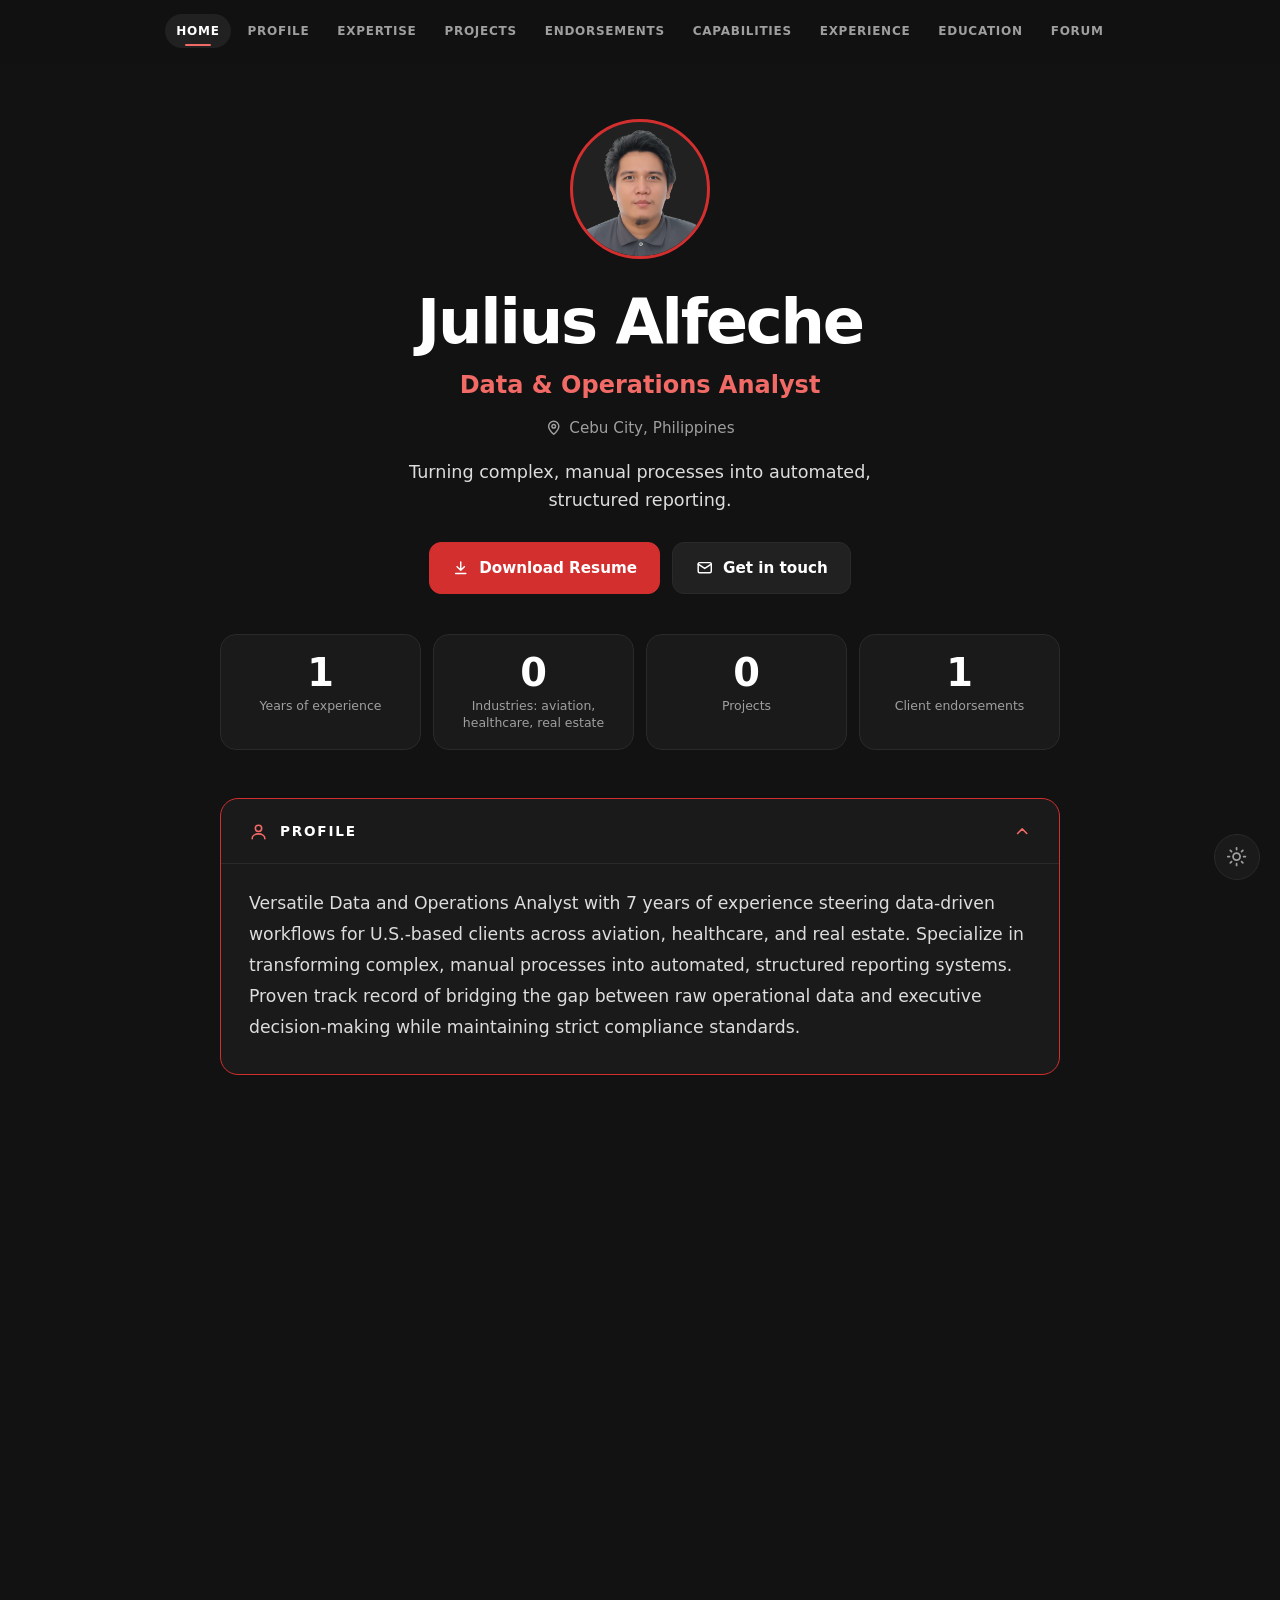
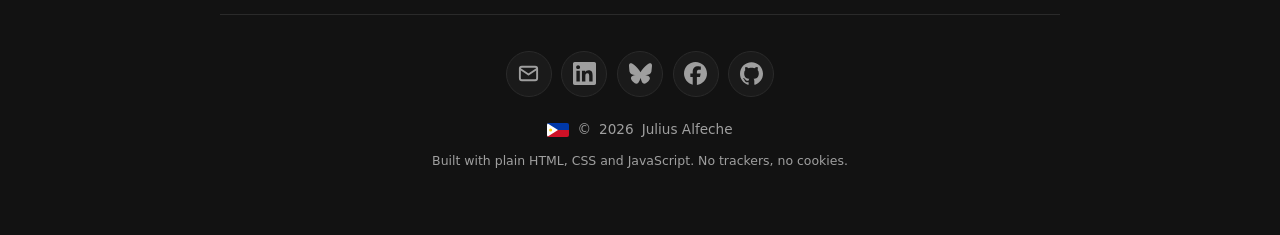
==== commit 6b4857de: "Add files via upload" ====
--- a/index.html
+++ b/index.html
@@ -1,509 +1,454 @@
-<!DOCTYPE html>
-<html lang="en">
-<head>
-    <meta charset="UTF-8">
-    <meta name="viewport" content="width=device-width, initial-scale=1.0">
-    
-    <title>Julius Alfeche</title>
-    <meta name="description" content="Official portfolio of Julius Alfeche, a versatile Data and Operations Analyst with 7 years of experience steering data-driven workflows and optimizing operations.">
-    <meta name="keywords" content="Julius Alfeche, Data Analyst, Operations Analyst, Excel Dashboard Creation, Data Reporting, Cebu City, Philippines, Portfolio">
-    <meta name="author" content="Julius Alfeche">
-    <link rel="canonical" href="https://juliusalfeche.com/">
-    <link rel="icon" type="image/png" href="img/logo.png">
-    
-    <meta property="og:type" content="website">
-    <meta property="og:url" content="https://juliusalfeche.com/">
-    <meta property="og:title" content="Julius Alfeche">
-    <meta property="og:description" content="Official portfolio of Julius Alfeche, a versatile Data and Operations Analyst with 7 years of experience steering data-driven workflows and optimizing operations.">
-    <meta property="og:image" content="https://juliusalfeche.com/img/logo.png">
-    
-    <meta property="twitter:card" content="summary_large_image">
-    <meta property="twitter:url" content="https://juliusalfeche.com/">
-    <meta property="twitter:title" content="Julius Alfeche | Expert Data Analyst">
-    <meta property="twitter:description" content="Official portfolio of Julius Alfeche, a versatile Data and Operations Analyst with 7 years of experience steering data-driven workflows.">
-    <meta property="twitter:image" content="https://juliusalfeche.com/img/logo.png">
-
-    <link rel="stylesheet" href="https://cdnjs.cloudflare.com/ajax/libs/font-awesome/6.7.2/css/all.min.css">
-    <link rel="stylesheet" href="css/style.css">
-    
-    <script>
-        (function() {
-            const savedTheme = localStorage.getItem('theme');
-            const prefersDarkScheme = window.matchMedia("(prefers-color-scheme: dark)");
-            if (savedTheme === 'dark' || (!savedTheme && prefersDarkScheme.matches)) {
-                document.documentElement.setAttribute('data-theme', 'dark');
-            } else {
-                document.documentElement.setAttribute('data-theme', 'light');
-            }
-        })();
-    </script>
-
-    <noscript>
-        <style>
-            .accordion-content, .nested-accordion-content { max-height: none !important; opacity: 1 !important; transform: none !important; }
-            .content-inner, .nested-content-inner { opacity: 1 !important; transform: translateY(0) !important; }
-            .chevron-icon, .nested-chevron { display: none !important; }
-            .accordion-trigger, .nested-accordion-trigger { cursor: default; border-bottom: 1px solid var(--border-color); }
-        </style>
-    </noscript>
-
-    <script src="js/main.js" defer></script>
-</head>
-<body>
-
-<div class="nav-wrapper">
-    <nav class="top-nav" aria-label="Main Navigation">
-        <a href="#" class="nav-link" aria-label="Navigate to Home" onclick="scrollToCoordinates('top'); return false;">Home</a>
-        <a href="#profile" class="nav-link" aria-label="Navigate to Profile section" onclick="openAndJump('profile')">Profile</a>
-        <a href="#expertise" class="nav-link" aria-label="Navigate to Expertise section" onclick="openAndJump('expertise')">Expertise</a>
-        <a href="#projects" class="nav-link" aria-label="Navigate to Projects section" onclick="openAndJump('projects')">Projects</a>
-        <a href="#endorsements" class="nav-link" aria-label="Navigate to Endorsements section" onclick="openAndJump('endorsements')">Endorsements</a>
-        <a href="#capabilities" class="nav-link" aria-label="Navigate to Capabilities section" onclick="openAndJump('capabilities')">Capabilities</a>
-        <a href="#experience" class="nav-link" aria-label="Navigate to Experience section" onclick="openAndJump('experience')">Experience</a>
-        <a href="#education" class="nav-link" aria-label="Navigate to Education section" onclick="openAndJump('education')">Education</a>
-        <a href="https://forum.juliusalfeche.com" target="_blank" class="nav-link" aria-label="Navigate to Forum">Forum</a>
-    </nav>
-</div>
-
-<div class="container">
-    <header class="hero-container" role="banner">
-        <img class="profile-photo" src="img/profile.png" alt="Portrait of Julius Alfeche">
-        <h1>Julius Alfeche</h1>
-        <div class="subtitle">Data Analyst</div>
-        <a href="/resume.pdf" download="Julius_Alfeche_Resume.pdf" class="resume-btn" aria-label="Download Julius Alfeche's Resume PDF">
-            <i class="fa-solid fa-arrow-down-to-line" aria-hidden="true"></i> Download Resume</a>
-    </header>
-
-    <main role="main">
-        <div id="profile" class="accordion-section is-open">
-            <button class="accordion-trigger" aria-expanded="true" aria-controls="content-profile" id="trigger-profile" onclick="toggleAccordion(this)">
-                <h2 id="heading-profile"><i class="fa-solid fa-user" aria-hidden="true"></i> Profile</h2>
-                <i class="fa-solid fa-chevron-down chevron-icon" aria-hidden="true"></i>
-            </button>
-            <div class="accordion-content" id="content-profile" role="region" aria-labelledby="heading-profile">
-                <div class="content-inner">
-                    <p class="lead-text">Versatile Data and Operations Analyst with 7 years of experience steering data-driven workflows for U.S.-based clients across aviation, healthcare, and real estate. Specialize in transforming complex, manual processes into automated, structured reporting systems. Proven track record of bridging the gap between raw operational data and executive decision-making while maintaining strict compliance standards.</p>
-                </div>
-            </div>
-        </div>
-
-        <div id="expertise" class="accordion-section">
-            <button class="accordion-trigger" aria-expanded="false" aria-controls="content-expertise" id="trigger-expertise" onclick="toggleAccordion(this)">
-                <h2 id="heading-expertise"><i class="fa-solid fa-brain" aria-hidden="true"></i> Expertise</h2>
-                <i class="fa-solid fa-chevron-down chevron-icon" aria-hidden="true"></i>
-            </button>
-            <div class="accordion-content" id="content-expertise" role="region" aria-labelledby="heading-expertise">
-                <div class="content-inner">
-                    <div class="skills-list-layout">
-                        <div class="skill-group">
-                            <h4>Data &amp; Reporting</h4>
-                            <div class="tags" role="list">
-                                <span class="tag" role="listitem">Excel</span>
-                                <span class="tag" role="listitem">Dashboard Creation</span>
-                                <span class="tag" role="listitem">Performance Tracking</span>
-                            </div>
-                        </div>
-                        <div class="skill-group">
-                            <h4>Operations &amp; Compliance</h4>
-                            <div class="tags" role="list">
-                                <span class="tag" role="listitem">Process Optimization</span>
-                                <span class="tag" role="listitem">Documentation</span>
-                                <span class="tag" role="listitem">Audit Readiness</span>
-                                <span class="tag" role="listitem">Compliance Monitoring</span>
-                            </div>
-                        </div>
-                        <div class="skill-group">
-                            <h4>Tools &amp; Platforms</h4>
-                            <div class="tags" role="list">
-                                <span class="tag" role="listitem">Microsoft 365</span>
-                                <span class="tag" role="listitem">Google Workspace</span>
-                                <span class="tag" role="listitem">Salesforce</span>
-                                <span class="tag" role="listitem">Zoho</span>
-                                <span class="tag" role="listitem">WordPress</span>
-                                <span class="tag" role="listitem">Flarum</span>
-                            </div>
-                        </div>
-                        <div class="skill-group">
-                            <h4>Technical Capabilities</h4>
-                            <div class="tags" role="list">
-                                <span class="tag" role="listitem">Web Scraping</span>
-                                <span class="tag" role="listitem">Online Research</span>
-                                <span class="tag" role="listitem">Web Hosting Management</span>
-                            </div>
-                        </div>
-                    </div>
-                </div>
-            </div>
-        </div>
-
-        <div id="projects" class="accordion-section">
-            <button class="accordion-trigger" aria-expanded="false" aria-controls="content-projects" id="trigger-projects" onclick="toggleAccordion(this)">
-                <h2 id="heading-projects"><i class="fa-solid fa-code" aria-hidden="true"></i> Projects</h2>
-                <i class="fa-solid fa-chevron-down chevron-icon" aria-hidden="true"></i>
-            </button>
-            <div class="accordion-content" id="content-projects" role="region" aria-labelledby="heading-projects">
-                <div class="content-inner">
-                    <div class="slider-viewport" id="projects-viewport">
-                        <div class="slider-track" id="projects-track">
-                            <a href="https://juliusalfeche.github.io/audiotest/" target="_blank" rel="noopener noreferrer" class="slider-card-item bg-audio" aria-label="Open Left/Right Audio Test in a new tab">
-                                <div>
-                                    <h3>🎧 Left / Right Audio Test</h3>
-                                    <p>A simple, accessible web-based utility to test the stereo separation of your audio setup (headphones/speakers) using the Web Audio API.</p>
-                                </div>
-                                <span class="project-arrow">View Project <i class="fa-solid fa-arrow-right" aria-hidden="true"></i></span>
-                            </a>
-                            
-                            <a href="https://juliusalfeche.github.io/quakesph/" target="_blank" rel="noopener noreferrer" class="slider-card-item bg-quakes" aria-label="Open QuakesPH in a new tab">
-                                <div>
-                                    <h3>🌋 QuakesPH</h3>
-                                    <p>QuakesPH is a progressive web application (PWA) that provides real-time earthquake tracking across the Philippines, powered by live data from the USGS Earthquake API.</p>
-                                </div>
-                                <span class="project-arrow">View Project <i class="fa-solid fa-arrow-right" aria-hidden="true"></i></span>
-                            </a>
-
-                            <a href="https://juliusalfeche.github.io/resume/" target="_blank" rel="noopener noreferrer" class="slider-card-item bg-resume" aria-label="Open Interactive Resume in a new tab">
-                                <div>
-                                    <h3>💼 Resume</h3>
-                                    <p>A digital, interactive version of my professional resume built with modern web technologies for a clean, accessible viewing experience across all devices.</p>
-                                </div>
-                                <span class="project-arrow">View Project <i class="fa-solid fa-arrow-right" aria-hidden="true"></i></span>
-                            </a>
-                        </div>
-                    </div>
-                </div>
-            </div>
-        </div>
-
-        <div id="endorsements" class="accordion-section">
-            <button class="accordion-trigger" aria-expanded="false" aria-controls="content-endorsements" id="trigger-endorsements" onclick="toggleAccordion(this)">
-                <h2 id="heading-endorsements"><i class="fa-solid fa-quote-left" aria-hidden="true"></i> Endorsements</h2>
-                <i class="fa-solid fa-chevron-down chevron-icon" aria-hidden="true"></i>
-            </button>
-            <div class="accordion-content" id="content-endorsements" role="region" aria-labelledby="heading-endorsements">
-                <div class="content-inner">
-                    <div class="slider-viewport" id="reviews-viewport">
-                        <div class="slider-track" id="reviews-track">
-                            
-                            <div class="slider-card-item">
-                                <p class="quote-body">Thank you again for your partnership, and we look forward to exploring ways to work together again in the future. Julius, you've been tremendous partner. Your contributions to Fly Louie have been greatly appreciated.</p>
-                                <div class="client-profile">
-                                    <img class="client-avatar" src="img/julia.png" alt="Portrait of Julia Takeda">
-                                    <div class="client-meta">
-                                        <h5>Julia Takeda</h5>
-                                        <span><i>Founder & CEO</i> <br> <b>Fly Louie</b></span>
-                                    </div>
-                                </div>
-                            </div>
-
-                            <div class="slider-card-item">
-                                <p class="quote-body">Julius' longevity with us. He does good work, and because he's been with us for several years he has become a valuable source of institutional memory as well. We've had Julius assigned to our account for several years now, and I never expected how helpful it would be to have the same person assigned to our account for that entire time. He just understands so much about our business at this point, and it makes him a go-to resource for us. We prefer turning to Julius than to some of our own employees because he just knows our business so well by now. He's great and we are so grateful to him.</p>
-                                <div class="client-profile">
-                                    <img class="client-avatar" src="img/eytan.jpg" alt="Portrait of Eytan Kurshan">
-                                    <div class="client-meta">
-                                        <h5>Eytan Kurshan</h5>
-                                        <span><i>COO</i> <br> <b>Fly Louie</b></span>
-                                    </div>
-                                </div>
-                            </div>
-
-                            <div class="slider-card-item">
-                                <p class="quote-body">You've been a huge help, and I really appreciate everything you've done over the past couple of years! I know you'll still be working on other things, so thanks again for all your support.</p>
-                                <div class="client-profile">
-                                    <img class="client-avatar" src="img/laura.png" alt="Portrait of Laura Polin">
-                                    <div class="client-meta">
-                                        <h5>Laura Polin</h5>
-                                        <span><i>Fuel Program General Manager</i> <br> <b>Fly Louie</b></span>
-                                    </div>
-                                </div>
-                            </div>
-
-                            <div class="slider-card-item">
-                                <p class="quote-body">He does a great job, we really enjoy working with Julius! Accuracy of the work and the ability to seek clarification and flag items that fall outside of regular workflow/parameters.</p>
-                                <div class="client-profile">
-                                    <img class="client-avatar" src="img/matt.jpg" alt="Portrait of Matt Dalton">
-                                    <div class="client-meta">
-                                        <h5>Matt Dalton</h5>
-                                        <span><i>Sourcing & Scheduling Director</i> <br> <b>Magellan Jets</b></span>
-                                    </div>
-                                </div>
-                            </div>
-
-                            <div class="slider-card-item">
-                                <p class="quote-body">Julius has always been reliable and capable of completing needed tasks for us. I appreciate the consistent availability and quality of work. Julius specifically has been very engaged in tasks I've given him and always asks questions and reviews results with me when starting a new project. It gives me confidence that he is completing the work to the same standard I would if I had to do it myself.</p>
-                                <div class="client-profile">
-                                    <img class="client-avatar" src="img/liberty.jpg" alt="Portrait of Liberty Feliciano">
-                                    <div class="client-meta">
-                                        <h5>Liberty Feliciano</h5>
-                                        <span><i>Aircraft Scheduling Specialist</i> <br> <b>Magellan Jets</b></span>
-                                    </div>
-                                </div>
-                            </div>
-
-                            <div class="slider-card-item">
-                                <p class="quote-body">Improved reliability and accountability in the team and learned very difficult clients. A good listener and is focused when editing live batches.</p>
-                                <div class="client-profile">
-                                    <img class="client-avatar" src="img/owen.jpg" alt="Portrait of Owen Beluan">
-                                    <div class="client-meta">
-                                        <h5>Owen Beluan</h5>
-                                        <span><i>Shift Manager</i> <br> <b>PhotoUp</b></span>
-                                    </div>
-                                </div>
-                            </div>
-
-                        </div>
-                    </div>
-                </div>
-            </div>
-        </div>
-
-        <div id="capabilities" class="accordion-section">
-            <button class="accordion-trigger" aria-expanded="false" aria-controls="content-capabilities" id="trigger-capabilities" onclick="toggleAccordion(this)">
-                <h2 id="heading-capabilities"><i class="fa-solid fa-list-check" aria-hidden="true"></i> Capabilities</h2>
-                <i class="fa-solid fa-chevron-down chevron-icon" aria-hidden="true"></i>
-            </button>
-            <div class="accordion-content" id="content-capabilities" role="region" aria-labelledby="heading-capabilities">
-                <div class="content-inner">
-                    <div class="capabilities-grid">
-                        
-                        <!-- Computer Repair Block -->
-                        <div class="capability-block nested-accordion">
-                            <button class="nested-accordion-trigger" aria-expanded="false" onclick="toggleNestedAccordion(this)">
-                                <div class="cap-header-left">
-                                    <h3><i class="fa-solid fa-screwdriver-wrench" aria-hidden="true"></i> Windows Desktop/Laptop Repair</h3>
-                                    <span class="cap-badge">Hardware/Software</span>
-                                </div>
-                                <i class="fa-solid fa-chevron-down nested-chevron" aria-hidden="true"></i>
-                            </button>
-                            
-                            <div class="nested-accordion-content">
-                                <div class="nested-content-inner">
-                                    <div class="cap-text-block">
-                                        <p class="cap-desc">There are few things more aggravating than having your desktop or laptop fail precisely when you need it most. Whether you're facing a tight deadline for a final paper, preparing for a critical conference, or simply needing to get your work done, computer repair becomes absolutely essential.</p>
-                                        <p class="cap-desc">When seeking professional help, be wary of technicians who rely on simple "tune-ups". While these may offer a temporary fix, they are often insufficient and don't prevent the same problems from quickly recurring. For both the convenience-driven laptop user and the desktop owner, the need is the same: timely, efficient, and comprehensive repair that includes fully securing your computer to prevent future breakdowns.</p>
-                                    </div>
-                            
-                                    <h4 class="cap-subheading"><i class="fa-solid fa-tools" aria-hidden="true"></i> Repair & Support Services</h4>
-                                    <ul class="cap-list" role="list">
-                                        <li role="listitem"><strong>Technical Support</strong></li>
-                                        <li role="listitem"><strong>Repair / Troubleshooting</strong></li>
-                                        <li role="listitem"><strong>Setup / Installation</strong></li>
-                                        <li role="listitem"><strong>Hardware / Software Upgrades / Installation</strong></li>
-                                        <li role="listitem"><strong>Operating System Updates</strong></li>
-                                        <li role="listitem"><strong>Anti-Virus Installation / Removal</strong></li>
-                                        <li role="listitem"><strong>Motherboard Replacement</strong></li>
-                                        <li role="listitem"><strong>Memory Upgrades</strong></li>
-                                    </ul>
-                            
-                                    <div class="cap-text-block" style="margin-top: 1.5rem;">
-                                        <p class="cap-desc">Computers running any operating system, especially those with constant internet access, require frequent maintenance to stay secure. New vulnerabilities are constantly discovered and patched, making it a priority for every user to keep their system updated with the latest service packs and critical updates.</p>
-                                        <p class="cap-desc">When a problem arises, users often consider returning their machine to the manufacturer, particularly if it's still under warranty. While manufacturer repair is often the ideal choice in terms of expertise, the major drawback is the significant downtime waiting for the device to be shipped, serviced, and returned.</p>
-                                        <p class="cap-desc">The reality is that most modern desktops and laptops, regardless of brand, can be competently serviced by any qualified local technician. Computer parts are generally universal or easily substituted with compatible replacements. This leads to the key question: who should you trust? Finding a truly qualified specialist who can handle your desktop or laptop repair in a professional, competent, and efficient manner can be challenging. I am here to offer that solution.</p>
-                                    </div>
-                                </div>
-                            </div>
-                        </div>
-                    
-                        <!-- Remote Setup Block -->
-                        <div class="capability-block nested-accordion">
-                            <button class="nested-accordion-trigger" aria-expanded="false" onclick="toggleNestedAccordion(this)">
-                                <div class="cap-header-left">
-                                    <h3><i class="fa-solid fa-network-wired" aria-hidden="true"></i> Remote Desktop Management</h3>
-                                    <span class="cap-badge">Administration</span>
-                                </div>
-                                <i class="fa-solid fa-chevron-down nested-chevron" aria-hidden="true"></i>
-                            </button>
-                            
-                            <div class="nested-accordion-content">
-                                <div class="nested-content-inner">
-                                    <p class="cap-desc">Numerous IT support tasks for computers and servers are now manageable remotely, meaning a technician doesn’t have to physically be there.</p>
-                            
-                                    <h4 class="cap-subheading"><i class="fa-solid fa-check-circle" aria-hidden="true"></i> Key Advantages of Remote Support</h4>
-                                    <ul class="cap-list" role="list">
-                                        <li role="listitem"><strong>Improved Support Quality:</strong> Technicians can directly see the user's screen, which avoids the confusion and difficulty of users trying to describe visual problems over the phone.</li>
-                                        <li role="listitem"><strong>Faster Resolution:</strong> Enhanced technician availability and fewer scheduling conflicts lead to quicker problem resolution, often immediately.</li>
-                                        <li role="listitem"><strong>Reduced Costs:</strong> Eliminating travel time lowers the overall cost of support.</li>
-                                        <li role="listitem"><strong>Timely Maintenance:</strong> Scheduled system tasks (like software and virus definition updates, backup processes) can be executed promptly, ensuring your systems remain secure and protected.</li>
-                                    </ul>
-                            
-                                    <h4 class="cap-subheading" style="margin-top: 2rem;"><i class="fa-solid fa-server" aria-hidden="true"></i> Setting Up Remote Access</h4>
-                                    <ul class="cap-list" role="list">
-                                        <li role="listitem"><strong>Install Software:</strong> Specialized software must be installed on every PC and server that requires remote accessibility.</li>
-                                        <li role="listitem"><strong>Configure Firewall:</strong> You might need to adjust your firewall settings to permit incoming network traffic on specific ports.</li>
-                                    </ul>
-                            
-                                    <div style="margin-top: 2.5rem; display: flex; justify-content: center;">
-                                        <a href="https://get.teamviewer.com/juliusalfeche" class="resume-btn" aria-label="Download TeamViewerQS">
-                                            <i class="fa-solid fa-cloud-arrow-down" aria-hidden="true"></i> Download TeamViewerQS
-                                        </a>
-                                    </div>
-                                </div>
-                            </div>
-                        </div>
-                    
-                        <!-- Web Engineering Block -->
-                        <div class="capability-block nested-accordion">
-                            <button class="nested-accordion-trigger" aria-expanded="false" onclick="toggleNestedAccordion(this)">
-                                <div class="cap-header-left">
-                                    <h3><i class="fa-solid fa-laptop-code" aria-hidden="true"></i> Web Design & Development</h3>
-                                    <span class="cap-badge">Custom Dev</span>
-                                </div>
-                                <i class="fa-solid fa-chevron-down nested-chevron" aria-hidden="true"></i>
-                            </button>
-                            
-                            <div class="nested-accordion-content">
-                                <div class="nested-content-inner">
-                                    <div class="cap-text-block">
-                                        <p class="cap-desc">Creating effective, appealing websites that drive business success is a specialized talent. While many companies can build a basic site today, few can deliver one that actually achieves its goals.</p>
-                                        <p class="cap-desc">In web design, success means achieving two things: attracting the right audience (targeted traffic) and effectively communicating your core message or completing a transaction (sale).</p>
-                                        <p class="cap-desc">This requires developing smart, user-focused features that are both easy to use and advanced. Furthermore, pages must load quickly and be easily found by search engines.</p>
-                                    </div>
-                            
-                                    <h4 class="cap-subheading"><i class="fa-solid fa-toolbox" aria-hidden="true"></i> Maintenance</h4>
-                                    <p class="cap-desc">As your business evolves, your website will need to keep pace. We offer comprehensive, budget-friendly maintenance services with quick turnaround times so you can delegate website tasks and dedicate more time to running your business.</p>
-                                </div>
-                            </div>
-                        </div>
-                    
-                    </div>
-                </div>
-            </div>
-        </div>
-
-        <div id="experience" class="accordion-section">
-            <button class="accordion-trigger" aria-expanded="false" aria-controls="content-experience" id="trigger-experience" onclick="toggleAccordion(this)">
-                <h2 id="heading-experience"><i class="fa-solid fa-briefcase" aria-hidden="true"></i> Experience</h2>
-                <i class="fa-solid fa-chevron-down chevron-icon" aria-hidden="true"></i>
-            </button>
-            <div class="accordion-content" id="content-experience" role="region" aria-labelledby="heading-experience">
-                <div class="content-inner">
-                    <div class="timeline-structure">
-                        
-                        <div class="timeline-node">
-                            <div class="brand-container">
-                                <img src="img/op360.png" alt="OfficePartners360 logo" class="brand-logo">
-                                <div class="brand-details">
-                                    <div class="node-header">
-                                        <h3>Data Analyst</h3>
-                                        <span class="node-duration">Mar 2019 — Present</span>
-                                    </div>
-                                    <div class="node-firm">OfficePartners360 Inc. — Cebu City, Philippines</div>
-                                </div>
-                            </div>
-                            <p>Supported U.S. clients across aviation and healthcare with data analysis, compliance management, and operational reporting.</p>
-                            
-                            <div class="nested-subsections">
-                                <div>
-                                    <div class="node-header">
-                                        <h4 class="nested-role-title">Private Aviation Client (MA, USA) — Operations Analyst</h4>
-                                        <span class="node-duration">2024 — Present</span>
-                                    </div>
-                                    <ul class="node-bullets" role="list">
-                                        <li role="listitem">Streamlined invoice management and fuel rate reporting by introducing standardized tracking templates, directly minimizing data entry errors and accelerating executive decision-making cycles.</li>
-                                    </ul>
-                                </div>
-
-                                <div>
-                                    <div class="node-header">
-                                        <h4 class="nested-role-title">Aviation Consultant Client (NY, USA) — Operations Analyst</h4>
-                                        <span class="node-duration">2022 — 2024</span>
-                                    </div>
-                                    <ul class="node-bullets" role="list">
-                                        <li role="listitem">Redesigned insurance and aircraft tail management processes.</li>
-                                    </ul>
-                                </div>
-
-                                <div>
-                                    <div class="node-header">
-                                        <h4 class="nested-role-title">Healthcare Institution Client (FL, USA) — Data Analyst</h4>
-                                        <span class="node-duration">2019 — 2024</span>
-                                    </div>
-                                    <ul class="node-bullets" role="list">
-                                        <li role="listitem">Redesigned data workflows for admissions and advisor performance, effectively eliminating redundant processing steps and establishing a more reliable audit-ready framework.</li>
-                                    </ul>
-                                </div>
-                            </div>
-                        </div>
-
-                        <div class="timeline-node">
-                            <div class="brand-container">
-                                <img src="img/pu.png" alt="PhotoUp logo" class="brand-logo">
-                                <div class="brand-details">
-                                    <div class="node-header">
-                                        <h3>Photo Editor</h3>
-                                        <span class="node-duration">May 2017 — Nov 2017</span>
-                                    </div>
-                                    <div class="node-firm">PhotoUp Inc. — Cebu City, Philippines</div>
-                                </div>
-                            </div>
-                            <ul class="node-bullets" role="list">
-                                <li role="listitem">Edited and enhanced real estate photos for clients in North America, Europe, and Australia, ensuring high-quality output and on-time delivery.</li>
-                                <li role="listitem">Contributed to virtual staging projects that improved client satisfaction and accelerated property listing turnaround.</li>
-                            </ul>
-                        </div>
-
-                    </div>
-                </div>
-            </div>
-        </div>
-
-        <div id="education" class="accordion-section">
-            <button class="accordion-trigger" aria-expanded="false" aria-controls="content-education" id="trigger-education" onclick="toggleAccordion(this)">
-                <h2 id="heading-education"><i class="fa-solid fa-graduation-cap" aria-hidden="true"></i> Education</h2>
-                <i class="fa-solid fa-chevron-down chevron-icon" aria-hidden="true"></i>
-            </button>
-            <div class="accordion-content" id="content-education" role="region" aria-labelledby="heading-education">
-                <div class="content-inner">
-                    
-                    <div class="generic-row">
-                        <img src="img/act.png" alt="Asian College of Technology logo" class="brand-logo">
-                        <div class="brand-details">
-                            <div class="node-header">
-                                <h3>Bachelor of Science in Computer Engineering</h3>
-                                <span class="node-duration">Mar 2015</span>
-                            </div>
-                            <div class="firm-location">Asian College of Technology — Cebu City, Philippines</div>
-                        </div>
-                    </div>
-
-                    <div class="generic-row">
-                        <img src="img/dmdp.png" alt="DMDP logo" class="brand-logo">
-                        <div class="brand-details">
-                            <div class="node-header align-start">
-                                <ul class="cap-list course-list" role="list">
-                                    <li role="listitem"><strong>Computer Systems Servicing (NC II)</strong></li>
-                                    <li role="listitem"><strong>Electronic Products Assembly & Servicing (NC II)</strong></li>
-                                </ul>
-                                <span class="node-duration">Aug 2018</span>
-                            </div>
-                            <div class="firm-location">Department of Manpower Development and Placement – Cebu City, Philippines</div>
-                        </div>
-                    </div>
-
-                </div>
-            </div>
-        </div>
-    </main>
-
-    <div class="navigation-dock">
-        <button id="scroll-top-btn" class="dock-action" aria-label="Scroll to Top" onclick="scrollToCoordinates('top')" title="Scroll to Top">
-            <i class="fa-solid fa-arrow-up" aria-hidden="true"></i>
-        </button>
-        <button class="dock-action theme-toggle" id="theme-switcher" aria-label="Switch Theme" onclick="toggleTheme()" title="Switch Theme">
-            <i class="fa-solid fa-moon" aria-hidden="true"></i>
-        </button>
-    </div>
-
-    <footer role="contentinfo">
-        <div class="footer-social-cluster">
-            <a href="mailto:juliusalfeche@pm.me" class="footer-icon-link" aria-label="Send an email to Julius"><i class="fa-solid fa-envelope" aria-hidden="true"></i></a>
-            <a href="https://linkedin.com/in/juliusalfeche/" target="_blank" rel="noopener noreferrer" class="footer-icon-link" aria-label="Connect on LinkedIn"><i class="fa-brands fa-linkedin" aria-hidden="true"></i></a>
-            <a href="https://bsky.app/profile/juliusalfeche.com" target="_blank" rel="noopener noreferrer" class="footer-icon-link" aria-label="Follow on Bluesky"><i class="fa-brands fa-bluesky" aria-hidden="true"></i></a>
-            <a href="https://www.facebook.com/JuliusAlfeche" target="_blank" rel="noopener noreferrer" class="footer-icon-link" aria-label="Follow on Facebook"><i class="fa-brands fa-facebook" aria-hidden="true"></i></a>
-            <a href="https://github.com/juliusalfeche" target="_blank" rel="noopener noreferrer" class="footer-icon-link" aria-label="View GitHub Repository"><i class="fa-brands fa-github" aria-hidden="true"></i></a>
-        </div>
-        <p class="footer-legal-text">🇵🇭 &copy; 2026 Julius Alfeche 🇵🇭</p>
-    </footer>
-
-</div>
-</body>
-</html>+<!DOCTYPE html>
+<html lang="en" data-theme="dark">
+<head>
+    <meta charset="UTF-8">
+    <meta name="viewport" content="width=device-width, initial-scale=1.0">
+    <meta http-equiv="Content-Security-Policy" content="default-src 'none'; script-src 'self'; style-src 'self'; img-src 'self' data:; base-uri 'none'; form-action 'none'; frame-src 'none'; object-src 'none'">
+    <meta name="referrer" content="strict-origin-when-cross-origin">
+    <meta name="color-scheme" content="dark light">
+    <meta name="theme-color" content="#121212" media="(prefers-color-scheme: dark)">
+    <meta name="theme-color" content="#f5f5f5" media="(prefers-color-scheme: light)">
+
+    <title>Julius Alfeche | Data &amp; Operations Analyst</title>
+    <meta name="description" content="Official portfolio of Julius Alfeche, a versatile Data and Operations Analyst with 7 years of experience steering data-driven workflows and optimizing operations.">
+    <meta name="author" content="Julius Alfeche">
+    <meta name="robots" content="index, follow, max-image-preview:large">
+    <link rel="canonical" href="https://juliusalfeche.com/">
+
+    <link rel="icon" type="image/svg+xml" href="assets/icons/icon.svg">
+    <link rel="icon" type="image/png" sizes="32x32" href="assets/icons/favicon-32.png">
+    <link rel="apple-touch-icon" href="assets/icons/apple-touch-icon.png">
+
+    <meta property="og:type" content="profile">
+    <meta property="og:site_name" content="Julius Alfeche">
+    <meta property="og:url" content="https://juliusalfeche.com/">
+    <meta property="og:title" content="Julius Alfeche | Data &amp; Operations Analyst">
+    <meta property="og:description" content="Official portfolio of Julius Alfeche, a versatile Data and Operations Analyst with 7 years of experience steering data-driven workflows and optimizing operations.">
+    <meta property="og:image" content="https://juliusalfeche.com/assets/img/og-cover.png">
+    <meta property="og:image:width" content="1200">
+    <meta property="og:image:height" content="630">
+    <meta property="og:image:alt" content="Julius Alfeche, Data and Operations Analyst">
+    <meta property="og:locale" content="en_PH">
+    <meta name="twitter:card" content="summary_large_image">
+    <meta name="twitter:title" content="Julius Alfeche | Data &amp; Operations Analyst">
+    <meta name="twitter:description" content="Official portfolio of Julius Alfeche, a versatile Data and Operations Analyst with 7 years of experience steering data-driven workflows.">
+    <meta name="twitter:image" content="https://juliusalfeche.com/assets/img/og-cover.png">
+
+    <script type="application/ld+json">
+        {
+            "@context": "https://schema.org",
+            "@type": "Person",
+            "name": "Julius Alfeche",
+            "url": "https://juliusalfeche.com/",
+            "image": "https://juliusalfeche.com/assets/img/og-cover.png",
+            "jobTitle": "Data and Operations Analyst",
+            "worksFor": { "@type": "Organization", "name": "OfficePartners360 Inc." },
+            "alumniOf": { "@type": "CollegeOrUniversity", "name": "Asian College of Technology" },
+            "address": { "@type": "PostalAddress", "addressLocality": "Cebu City", "addressCountry": "PH" },
+            "knowsAbout": ["Data analysis", "Excel dashboards", "Process optimization", "Compliance monitoring", "Web development"],
+            "sameAs": [
+                "https://linkedin.com/in/juliusalfeche/",
+                "https://github.com/juliusalfeche",
+                "https://bsky.app/profile/juliusalfeche.com",
+                "https://www.facebook.com/JuliusAlfeche"
+            ]
+        }
+    </script>
+
+    <!-- Sets the light/dark theme before the page paints, so there is no flash. -->
+    <script src="assets/js/theme.js"></script>
+    <link rel="stylesheet" href="assets/css/style.css">
+    <script type="module" src="assets/js/main.js"></script>
+</head>
+<body id="top">
+<svg xmlns="http://www.w3.org/2000/svg" class="sprite" aria-hidden="true" focusable="false">
+    <symbol id="i-chevron" viewBox="0 0 24 24"><path d="M6 9l6 6 6-6"/></symbol>
+    <symbol id="i-arrow-right" viewBox="0 0 24 24"><path d="M5 12h14M13 6l6 6-6 6"/></symbol>
+    <symbol id="i-arrow-left" viewBox="0 0 24 24"><path d="M19 12H5M11 6l-6 6 6 6"/></symbol>
+    <symbol id="i-arrow-up" viewBox="0 0 24 24"><path d="M12 19V5M6 11l6-6 6 6"/></symbol>
+    <symbol id="i-external" viewBox="0 0 24 24"><path d="M14 4h6v6M20 4l-9 9M18 14v5a1 1 0 0 1-1 1H5a1 1 0 0 1-1-1V7a1 1 0 0 1 1-1h5"/></symbol>
+    <symbol id="i-download" viewBox="0 0 24 24"><path d="M12 4v11M7 10.5l5 5 5-5M5 20h14"/></symbol>
+    <symbol id="i-mail" viewBox="0 0 24 24"><rect x="3" y="5" width="18" height="14" rx="2"/><path d="M3 7l9 6 9-6"/></symbol>
+    <symbol id="i-user" viewBox="0 0 24 24"><circle cx="12" cy="8" r="4"/><path d="M4 21c0-4 4-6 8-6s8 2 8 6"/></symbol>
+    <symbol id="i-bulb" viewBox="0 0 24 24"><path d="M9 18h6M10 21h4M12 3a6 6 0 0 0-3.5 10.900c.9.7 1.500 1.500 1.500 2.600h4c0-1.100.6-1.900 1.500-2.600A6 6 0 0 0 12 3z"/></symbol>
+    <symbol id="i-code" viewBox="0 0 24 24"><path d="M8 7l-5 5 5 5M16 7l5 5-5 5M14 4l-4 16"/></symbol>
+    <symbol id="i-chat" viewBox="0 0 24 24"><path d="M21 12a8 8 0 0 1-11.500 7.200L4 20l1-4.200A8 8 0 1 1 21 12z"/></symbol>
+    <symbol id="i-checklist" viewBox="0 0 24 24"><path d="M4 6l1.500 1.500L8 5M4 12l1.500 1.500L8 11M4 18l1.500 1.500L8 17M11 6h9M11 12h9M11 18h9"/></symbol>
+    <symbol id="i-briefcase" viewBox="0 0 24 24"><rect x="3" y="7" width="18" height="13" rx="2"/><path d="M9 7V5a2 2 0 0 1 2-2h2a2 2 0 0 1 2 2v2M3 13h18"/></symbol>
+    <symbol id="i-cap" viewBox="0 0 24 24"><path d="M2 9l10-5 10 5-10 5-10-5zM6 11.5V16c0 1.500 3 3 6 3s6-1.500 6-3v-4.500M22 9v6"/></symbol>
+    <symbol id="i-sun" viewBox="0 0 24 24"><circle cx="12" cy="12" r="4"/><path d="M12 2v2M12 20v2M2 12h2M20 12h2M4.900 4.900l1.400 1.400M17.700 17.700l1.400 1.400M4.900 19.100l1.400-1.400M17.700 6.300l1.400-1.400"/></symbol>
+    <symbol id="i-moon" viewBox="0 0 24 24"><path d="M20 14.500A8 8 0 0 1 9.500 4 8 8 0 1 0 20 14.500z"/></symbol>
+    <symbol id="i-wrench" viewBox="0 0 24 24"><path d="M14.700 6.300a4 4 0 0 0-5 5L3 18v3h3l6.700-6.700a4 4 0 0 0 5-5l-2.400 2.400-2.600-.7-.7-2.600 2.400-2.400z"/></symbol>
+    <symbol id="i-monitor" viewBox="0 0 24 24"><rect x="3" y="4" width="18" height="12" rx="2"/><path d="M8 20h8M12 16v4"/></symbol>
+    <symbol id="i-globe" viewBox="0 0 24 24"><circle cx="12" cy="12" r="9"/><path d="M3 12h18M12 3c3 3 3 15 0 18M12 3c-3 3-3 15 0 18"/></symbol>
+    <symbol id="i-check" viewBox="0 0 24 24"><path d="M5 12.500l4.500 4.500L19 7.500"/></symbol>
+    <symbol id="i-pin" viewBox="0 0 24 24"><path d="M12 21s7-6 7-11a7 7 0 1 0-14 0c0 5 7 11 7 11z"/><circle cx="12" cy="10" r="2.500"/></symbol>
+    <symbol id="i-github" viewBox="0 0 24 24"><path d="M12 .297c-6.630 0-12 5.373-12 12 0 5.303 3.438 9.800 8.205 11.385.6.113.82-.258.82-.577 0-.285-.01-1.040-.015-2.040-3.338.724-4.042-1.610-4.042-1.610C4.422 18.070 3.633 17.700 3.633 17.700c-1.087-.744.084-.729.084-.729 1.205.084 1.838 1.236 1.838 1.236 1.070 1.835 2.809 1.305 3.495.998.108-.776.417-1.305.76-1.605-2.665-.3-5.466-1.332-5.466-5.930 0-1.310.465-2.380 1.235-3.220-.135-.303-.54-1.523.105-3.176 0 0 1.005-.322 3.300 1.230.96-.267 1.980-.399 3-.405 1.020.006 2.040.138 3 .405 2.280-1.552 3.285-1.230 3.285-1.230.645 1.653.24 2.873.12 3.176.765.84 1.230 1.910 1.230 3.220 0 4.610-2.805 5.625-5.475 5.920.42.36.81 1.096.81 2.220 0 1.606-.015 2.896-.015 3.286 0 .315.21.69.825.57C20.565 22.092 24 17.592 24 12.297c0-6.627-5.373-12-12-12"/></symbol>
+    <symbol id="i-linkedin" viewBox="0 0 24 24"><path d="M20.447 20.452h-3.554v-5.569c0-1.328-.027-3.037-1.852-3.037-1.853 0-2.136 1.445-2.136 2.939v5.667H9.351V9h3.414v1.561h.046c.477-.9 1.637-1.850 3.370-1.850 3.601 0 4.267 2.370 4.267 5.455v6.286zM5.337 7.433c-1.144 0-2.063-.926-2.063-2.065 0-1.138.92-2.063 2.063-2.063 1.140 0 2.064.925 2.064 2.063 0 1.139-.925 2.065-2.064 2.065zm1.782 13.019H3.555V9h3.564v11.452zM22.225 0H1.771C.792 0 0 .774 0 1.729v20.542C0 23.227.792 24 1.771 24h20.451C23.200 24 24 23.227 24 22.271V1.729C24 .774 23.200 0 22.222 0h.003z"/></symbol>
+    <symbol id="i-facebook" viewBox="0 0 24 24"><path d="M9.101 23.691v-7.980H6.627v-3.667h2.474v-1.580c0-4.085 1.848-5.978 5.858-5.978.401 0 .955.042 1.468.103a8.680 8.680 0 0 1 1.141.195v3.325a8.623 8.623 0 0 0-.653-.036 26.805 26.805 0 0 0-.733-.009c-.707 0-1.259.096-1.675.309a1.686 1.686 0 0 0-.679.622c-.258.420-.374.995-.374 1.752v1.297h3.919l-.386 2.103-.287 1.564h-3.246v8.245C19.396 23.238 24 18.179 24 12.044c0-6.627-5.373-12-12-12s-12 5.373-12 12c0 5.628 3.874 10.350 9.101 11.647Z"/></symbol>
+    <symbol id="i-bluesky" viewBox="0 0 24 24"><path d="M12 10.800c-1.087-2.114-4.046-6.053-6.798-7.995C2.566.944 1.561 1.266.902 1.565.139 1.908 0 3.080 0 3.768c0 .69.378 5.650.624 6.479.815 2.736 3.713 3.660 6.383 3.364.136-.02.275-.039.415-.056-.138.022-.276.040-.415.056-3.912.580-7.387 2.005-2.830 7.078 5.013 5.190 6.870-1.113 7.823-4.308.953 3.195 2.050 9.271 7.733 4.308 4.267-4.308 1.172-6.498-2.740-7.078a8.741 8.741 0 0 1-.415-.056c.14.017.279.036.415.056 2.670.297 5.568-.628 6.383-3.364.246-.828.624-5.790.624-6.478 0-.69-.139-1.861-.902-2.206-.659-.298-1.664-.620-4.300 1.240C16.046 4.748 13.087 8.687 12 10.800Z"/></symbol>
+</svg>
+
+
+<a class="skip" href="#main">Skip to content</a>
+<div class="progress" aria-hidden="true"><span id="progress-bar"></span></div>
+
+<div class="nav-wrap">
+    <nav class="top-nav" aria-label="Main navigation">
+        <a href="#top" class="nav-link" data-nav="top">Home</a>
+        <a href="#profile" class="nav-link" data-nav="profile">Profile</a>
+        <a href="#expertise" class="nav-link" data-nav="expertise">Expertise</a>
+        <a href="#projects" class="nav-link" data-nav="projects">Projects</a>
+        <a href="#endorsements" class="nav-link" data-nav="endorsements">Endorsements</a>
+        <a href="#capabilities" class="nav-link" data-nav="capabilities">Capabilities</a>
+        <a href="#experience" class="nav-link" data-nav="experience">Experience</a>
+        <a href="#education" class="nav-link" data-nav="education">Education</a>
+        <a href="https://jahub.juliusalfeche.com" target="_blank" rel="noopener noreferrer" class="nav-link">Forum</a>
+    </nav>
+</div>
+
+<div class="container">
+    <header class="hero">
+        <div class="hero__avatar reveal">
+            <span class="ripple" aria-hidden="true"></span>
+            <span class="ripple ripple--2" aria-hidden="true"></span>
+            <span class="ripple ripple--3" aria-hidden="true"></span>
+            <img class="hero__photo" src="assets/img/profile.webp" width="480" height="480" alt="Portrait of Julius Alfeche" fetchpriority="high">
+        </div>
+        <h1 class="reveal">Julius Alfeche</h1>
+        <p class="hero__role reveal">Data &amp; Operations Analyst</p>
+        <p class="hero__meta reveal"><svg class="ico" aria-hidden="true"><use href="#i-pin"/></svg> Cebu City, Philippines</p>
+        <p class="hero__tagline reveal">Turning complex, manual processes into automated, structured reporting.</p>
+        <div class="hero__cta reveal">
+            <a href="resume.pdf" download="Julius_Alfeche_Resume.pdf" class="btn btn--primary" aria-label="Download Julius Alfeche's resume as a PDF"><svg class="ico" aria-hidden="true"><use href="#i-download"/></svg> Download Resume</a>
+            <a href="mailto:juliusalfeche@pm.me" class="btn"><svg class="ico" aria-hidden="true"><use href="#i-mail"/></svg> Get in touch</a>
+        </div>
+        <ul class="stats reveal" aria-label="Highlights">
+            <li class="stat"><strong class="stat__num" data-count="7">7</strong><span class="stat__label">Years of experience</span></li>
+            <li class="stat"><strong class="stat__num" data-count="3">3</strong><span class="stat__label">Industries: aviation, healthcare, real estate</span></li>
+            <li class="stat"><strong class="stat__num" data-count-of=".project">4</strong><span class="stat__label">Projects</span></li>
+            <li class="stat"><strong class="stat__num" data-count-of=".slide">6</strong><span class="stat__label">Client endorsements</span></li>
+        </ul>
+    </header>
+
+    <main id="main">
+        <details class="card reveal" id="profile" name="sections" open>
+            <summary><h2><svg class="ico" aria-hidden="true"><use href="#i-user"/></svg> Profile</h2><svg class="ico chev" aria-hidden="true"><use href="#i-chevron"/></svg></summary>
+            <div class="card__body">
+                <p class="lead">Versatile Data and Operations Analyst with 7 years of experience steering data-driven workflows for U.S.-based clients across aviation, healthcare, and real estate. Specialize in transforming complex, manual processes into automated, structured reporting systems. Proven track record of bridging the gap between raw operational data and executive decision-making while maintaining strict compliance standards.</p>
+            </div>
+        </details>
+
+        <details class="card reveal" id="expertise" name="sections">
+            <summary><h2><svg class="ico" aria-hidden="true"><use href="#i-bulb"/></svg> Expertise</h2><svg class="ico chev" aria-hidden="true"><use href="#i-chevron"/></svg></summary>
+            <div class="card__body">
+                <div class="skills">
+                    <div class="skill-group">
+                        <h3>Data &amp; Reporting</h3>
+                        <ul class="tags">
+                            <li class="tag">Excel</li>
+                            <li class="tag">Dashboard Creation</li>
+                            <li class="tag">Performance Tracking</li>
+                        </ul>
+                    </div>
+                    <div class="skill-group">
+                        <h3>Operations &amp; Compliance</h3>
+                        <ul class="tags">
+                            <li class="tag">Process Optimization</li>
+                            <li class="tag">Documentation</li>
+                            <li class="tag">Audit Readiness</li>
+                            <li class="tag">Compliance Monitoring</li>
+                        </ul>
+                    </div>
+                    <div class="skill-group">
+                        <h3>Tools &amp; Platforms</h3>
+                        <ul class="tags">
+                            <li class="tag">Microsoft 365</li>
+                            <li class="tag">Google Workspace</li>
+                            <li class="tag">Salesforce</li>
+                            <li class="tag">Zoho</li>
+                            <li class="tag">WordPress</li>
+                            <li class="tag">Flarum</li>
+                        </ul>
+                    </div>
+                    <div class="skill-group">
+                        <h3>Technical Capabilities</h3>
+                        <ul class="tags">
+                            <li class="tag">Web Scraping</li>
+                            <li class="tag">Online Research</li>
+                            <li class="tag">Web Hosting Management</li>
+                        </ul>
+                    </div>
+                </div>
+            </div>
+        </details>
+
+        <details class="card reveal" id="projects" name="sections">
+            <summary><h2><svg class="ico" aria-hidden="true"><use href="#i-code"/></svg> Projects</h2><svg class="ico chev" aria-hidden="true"><use href="#i-chevron"/></svg></summary>
+            <div class="card__body">
+                <div class="projects">
+                    <article class="project">
+                        <div class="project__media"><img src="assets/img/projects/jahub.webp" width="960" height="540" loading="lazy" alt="Screenshot of the JAHub community forum"></div>
+                        <div class="project__body">
+                            <h3><a class="project__link" href="https://jahub.juliusalfeche.com/" target="_blank" rel="noopener noreferrer">JAHub<svg class="ico" aria-hidden="true"><use href="#i-external"/></svg><span class="sr-only"> (opens in a new tab)</span></a></h3>
+                            <p>An interactive, community-driven discussion forum seamlessly integrated into my professional portfolio ecosystem, built using Flarum.</p>
+                            <div class="project__foot"><ul class="chips"><li>Flarum</li><li>Community</li></ul></div></div>
+                    </article>
+
+                    <article class="project">
+                        <div class="project__media"><img src="assets/img/projects/audiotest.webp" width="960" height="540" loading="lazy" alt="Screenshot of the Left or Right? audio test"></div>
+                        <div class="project__body">
+                            <h3><a class="project__link" href="https://juliusalfeche.github.io/audiotest/" target="_blank" rel="noopener noreferrer">Left or Right?<svg class="ico" aria-hidden="true"><use href="#i-external"/></svg><span class="sr-only"> (opens in a new tab)</span></a></h3>
+                            <p>A simple, accessible web tool that checks your headphones or speakers by playing a short tone in the left, right, or both channels, using the Web Audio API.</p>
+                            <div class="project__foot"><ul class="chips"><li>Web Audio API</li><li>PWA</li><li>Accessible</li></ul><a class="project__src" href="https://github.com/juliusalfeche/audiotest" target="_blank" rel="noopener noreferrer"><svg class="ico ico--fill" aria-hidden="true"><use href="#i-github"/></svg> Source<span class="sr-only"> code on GitHub (opens in a new tab)</span></a></div>
+                        </div>
+                    </article>
+
+                    <article class="project">
+                        <div class="project__media"><img src="assets/img/projects/quakesph.webp" width="960" height="540" loading="lazy" alt="QuakesPH cover art: live earthquake tracker for the Philippines"></div>
+                        <div class="project__body">
+                            <h3><a class="project__link" href="https://juliusalfeche.github.io/quakesph/" target="_blank" rel="noopener noreferrer">QuakesPH<svg class="ico" aria-hidden="true"><use href="#i-external"/></svg><span class="sr-only"> (opens in a new tab)</span></a></h3>
+                            <p>A progressive web app that tracks earthquakes across the Philippines on an interactive map, with live data from USGS and EMSC.</p>
+                            <div class="project__foot"><ul class="chips"><li>PWA</li><li>Leaflet</li><li>USGS · EMSC</li></ul><a class="project__src" href="https://github.com/juliusalfeche/quakesph" target="_blank" rel="noopener noreferrer"><svg class="ico ico--fill" aria-hidden="true"><use href="#i-github"/></svg> Source<span class="sr-only"> code on GitHub (opens in a new tab)</span></a></div>
+                        </div>
+                    </article>
+
+                    <article class="project">
+                        <div class="project__media"><img src="assets/img/projects/resume.webp" width="960" height="540" loading="lazy" alt="Cover art of this portfolio website"></div>
+                        <div class="project__body">
+                            <h3><a class="project__link" href="https://github.com/juliusalfeche/resume" target="_blank" rel="noopener noreferrer">This Portfolio<svg class="ico" aria-hidden="true"><use href="#i-external"/></svg><span class="sr-only"> (source code on GitHub, opens in a new tab)</span></a></h3>
+                            <p>A digital, interactive version of my professional resume, built with plain HTML, CSS and JavaScript: fast on any device, with no frameworks and no trackers.</p>
+                            <div class="project__foot"><ul class="chips"><li>HTML · CSS · JS</li><li>No trackers</li></ul></div></div>
+                    </article>
+                </div>
+            </div>
+        </details>
+
+        <details class="card reveal" id="endorsements" name="sections">
+            <summary><h2><svg class="ico" aria-hidden="true"><use href="#i-chat"/></svg> Endorsements</h2><svg class="ico chev" aria-hidden="true"><use href="#i-chevron"/></svg></summary>
+            <div class="card__body">
+                <div class="carousel" id="endorse-carousel" role="region" aria-roledescription="carousel" aria-label="Client endorsements">
+                    <ul class="carousel__viewport" tabindex="0" aria-label="Endorsements. Use the arrow keys, swipe, or the buttons below.">
+                        <li class="slide" role="group" aria-roledescription="slide" aria-label="1 of 6">
+                            <figure class="quote">
+                                <blockquote><p>Thank you again for your partnership, and we look forward to exploring ways to work together again in the future. Julius, you’ve been tremendous partner. Your contributions to Fly Louie have been greatly appreciated.</p></blockquote>
+                                <figcaption><img class="avatar" src="assets/img/clients/julia.webp" width="70" height="70" loading="lazy" alt=""><span class="who"><strong>Julia Takeda</strong><span>Founder &amp; CEO</span><b>Fly Louie</b></span></figcaption>
+                            </figure>
+                        </li>
+                        <li class="slide" role="group" aria-roledescription="slide" aria-label="2 of 6">
+                            <figure class="quote">
+                                <blockquote><p>Julius’ longevity with us. He does good work, and because he’s been with us for several years he has become a valuable source of institutional memory as well. We’ve had Julius assigned to our account for several years now, and I never expected how helpful it would be to have the same person assigned to our account for that entire time. He just understands so much about our business at this point, and it makes him a go-to resource for us. We prefer turning to Julius than to some of our own employees because he just knows our business so well by now. He’s great and we are so grateful to him.</p></blockquote>
+                                <figcaption><img class="avatar" src="assets/img/clients/eytan.webp" width="70" height="70" loading="lazy" alt=""><span class="who"><strong>Eytan Kurshan</strong><span>COO</span><b>Fly Louie</b></span></figcaption>
+                            </figure>
+                        </li>
+                        <li class="slide" role="group" aria-roledescription="slide" aria-label="3 of 6">
+                            <figure class="quote">
+                                <blockquote><p>You’ve been a huge help, and I really appreciate everything you’ve done over the past couple of years! I know you’ll still be working on other things, so thanks again for all your support.</p></blockquote>
+                                <figcaption><img class="avatar" src="assets/img/clients/laura.webp" width="70" height="70" loading="lazy" alt=""><span class="who"><strong>Laura Polin</strong><span>Fuel Program General Manager</span><b>Fly Louie</b></span></figcaption>
+                            </figure>
+                        </li>
+                        <li class="slide" role="group" aria-roledescription="slide" aria-label="4 of 6">
+                            <figure class="quote">
+                                <blockquote><p>He does a great job, we really enjoy working with Julius! Accuracy of the work and the ability to seek clarification and flag items that fall outside of regular workflow/parameters.</p></blockquote>
+                                <figcaption><img class="avatar" src="assets/img/clients/matt.webp" width="70" height="70" loading="lazy" alt=""><span class="who"><strong>Matt Dalton</strong><span>Sourcing &amp; Scheduling Director</span><b>Magellan Jets</b></span></figcaption>
+                            </figure>
+                        </li>
+                        <li class="slide" role="group" aria-roledescription="slide" aria-label="5 of 6">
+                            <figure class="quote">
+                                <blockquote><p>Julius has always been reliable and capable of completing needed tasks for us. I appreciate the consistent availability and quality of work. Julius specifically has been very engaged in tasks I’ve given him and always asks questions and reviews results with me when starting a new project. It gives me confidence that he is completing the work to the same standard I would if I had to do it myself.</p></blockquote>
+                                <figcaption><img class="avatar" src="assets/img/clients/liberty.webp" width="70" height="70" loading="lazy" alt=""><span class="who"><strong>Liberty Feliciano</strong><span>Aircraft Scheduling Specialist</span><b>Magellan Jets</b></span></figcaption>
+                            </figure>
+                        </li>
+                        <li class="slide" role="group" aria-roledescription="slide" aria-label="6 of 6">
+                            <figure class="quote">
+                                <blockquote><p>Improved reliability and accountability in the team and learned very difficult clients. A good listener and is focused when editing live batches.</p></blockquote>
+                                <figcaption><img class="avatar" src="assets/img/clients/owen.webp" width="70" height="70" loading="lazy" alt=""><span class="who"><strong>Owen Beluan</strong><span>Shift Manager</span><b>PhotoUp</b></span></figcaption>
+                            </figure>
+                        </li>
+                    </ul>
+                    <div class="carousel__controls" hidden>
+                        <button type="button" class="icon-btn" data-prev aria-label="Previous endorsement"><svg class="ico" aria-hidden="true"><use href="#i-arrow-left"/></svg></button>
+                        <div class="carousel__dots" role="group" aria-label="Choose an endorsement"></div>
+                        <button type="button" class="icon-btn" data-next aria-label="Next endorsement"><svg class="ico" aria-hidden="true"><use href="#i-arrow-right"/></svg></button>
+                    </div>
+                    <p class="carousel__count" aria-live="polite" hidden></p>
+                </div>
+            </div>
+        </details>
+
+        <details class="card reveal" id="capabilities" name="sections">
+            <summary><h2><svg class="ico" aria-hidden="true"><use href="#i-checklist"/></svg> Capabilities</h2><svg class="ico chev" aria-hidden="true"><use href="#i-chevron"/></svg></summary>
+            <div class="card__body">
+                <div class="caps">
+                    <details class="cap" name="capabilities">
+                        <summary>
+                            <span class="cap__head"><h3><svg class="ico" aria-hidden="true"><use href="#i-wrench"/></svg> Windows Desktop/Laptop Repair</h3><span class="badge">Hardware/Software</span></span>
+                            <svg class="ico chev" aria-hidden="true"><use href="#i-chevron"/></svg>
+                        </summary>
+                        <div class="cap__body">
+                            <div class="prose">
+                                <p>There are few things more aggravating than having your desktop or laptop fail precisely when you need it most. Whether you’re facing a tight deadline for a final paper, preparing for a critical conference, or simply needing to get your work done, computer repair becomes absolutely essential.</p>
+                                <p>When seeking professional help, be wary of technicians who rely on simple “tune-ups”. While these may offer a temporary fix, they are often insufficient and don’t prevent the same problems from quickly recurring. For both the convenience-driven laptop user and the desktop owner, the need is the same: timely, efficient, and comprehensive repair that includes fully securing your computer to prevent future breakdowns.</p>
+                            </div>
+                            <h4 class="sub"><svg class="ico" aria-hidden="true"><use href="#i-wrench"/></svg> Repair &amp; Support Services</h4>
+                            <ul class="checks">
+                                <li><strong>Technical Support</strong></li>
+                                <li><strong>Repair / Troubleshooting</strong></li>
+                                <li><strong>Setup / Installation</strong></li>
+                                <li><strong>Hardware / Software Upgrades / Installation</strong></li>
+                                <li><strong>Operating System Updates</strong></li>
+                                <li><strong>Anti-Virus Installation / Removal</strong></li>
+                                <li><strong>Motherboard Replacement</strong></li>
+                                <li><strong>Memory Upgrades</strong></li>
+                            </ul>
+                            <div class="prose prose--spaced">
+                                <p>Computers running any operating system, especially those with constant internet access, require frequent maintenance to stay secure. New vulnerabilities are constantly discovered and patched, making it a priority for every user to keep their system updated with the latest service packs and critical updates.</p>
+                                <p>When a problem arises, users often consider returning their machine to the manufacturer, particularly if it’s still under warranty. While manufacturer repair is often the ideal choice in terms of expertise, the major drawback is the significant downtime waiting for the device to be shipped, serviced, and returned.</p>
+                                <p>The reality is that most modern desktops and laptops, regardless of brand, can be competently serviced by any qualified local technician. Computer parts are generally universal or easily substituted with compatible replacements. This leads to the key question: who should you trust? Finding a truly qualified specialist who can handle your desktop or laptop repair in a professional, competent, and efficient manner can be challenging. I am here to offer that solution.</p>
+                            </div>
+                        </div>
+                    </details>
+
+                    <details class="cap" name="capabilities">
+                        <summary>
+                            <span class="cap__head"><h3><svg class="ico" aria-hidden="true"><use href="#i-monitor"/></svg> Remote Desktop Management</h3><span class="badge">Administration</span></span>
+                            <svg class="ico chev" aria-hidden="true"><use href="#i-chevron"/></svg>
+                        </summary>
+                        <div class="cap__body">
+                            <div class="prose"><p>Numerous IT support tasks for computers and servers are now manageable remotely, meaning a technician doesn’t have to physically be there.</p></div>
+                            <h4 class="sub"><svg class="ico" aria-hidden="true"><use href="#i-check"/></svg> Key Advantages of Remote Support</h4>
+                            <ul class="checks checks--wide">
+                                <li><strong>Improved Support Quality:</strong> Technicians can directly see the user’s screen, which avoids the confusion and difficulty of users trying to describe visual problems over the phone.</li>
+                                <li><strong>Faster Resolution:</strong> Enhanced technician availability and fewer scheduling conflicts lead to quicker problem resolution, often immediately.</li>
+                                <li><strong>Reduced Costs:</strong> Eliminating travel time lowers the overall cost of support.</li>
+                                <li><strong>Timely Maintenance:</strong> Scheduled system tasks (like software and virus definition updates, backup processes) can be executed promptly, ensuring your systems remain secure and protected.</li>
+                            </ul>
+                            <h4 class="sub"><svg class="ico" aria-hidden="true"><use href="#i-monitor"/></svg> Setting Up Remote Access</h4>
+                            <ul class="checks checks--wide">
+                                <li><strong>Install Software:</strong> Specialized software must be installed on every PC and server that requires remote accessibility.</li>
+                                <li><strong>Configure Firewall:</strong> You might need to adjust your firewall settings to permit incoming network traffic on specific ports.</li>
+                            </ul>
+                            <div class="cap__cta">
+                                <a href="https://get.teamviewer.com/juliusalfeche" target="_blank" rel="noopener noreferrer" class="btn btn--primary" aria-label="Download TeamViewerQS (opens in a new tab)"><svg class="ico" aria-hidden="true"><use href="#i-download"/></svg> Download TeamViewerQS</a>
+                            </div>
+                        </div>
+                    </details>
+
+                    <details class="cap" name="capabilities">
+                        <summary>
+                            <span class="cap__head"><h3><svg class="ico" aria-hidden="true"><use href="#i-globe"/></svg> Web Design &amp; Development</h3><span class="badge">Custom Dev</span></span>
+                            <svg class="ico chev" aria-hidden="true"><use href="#i-chevron"/></svg>
+                        </summary>
+                        <div class="cap__body">
+                            <div class="prose">
+                                <p>Creating effective, appealing websites that drive business success is a specialized talent. While many companies can build a basic site today, few can deliver one that actually achieves its goals.</p>
+                                <p>In web design, success means achieving two things: attracting the right audience (targeted traffic) and effectively communicating your core message or completing a transaction (sale).</p>
+                                <p>This requires developing smart, user-focused features that are both easy to use and advanced. Furthermore, pages must load quickly and be easily found by search engines.</p>
+                            </div>
+                            <h4 class="sub"><svg class="ico" aria-hidden="true"><use href="#i-wrench"/></svg> Maintenance</h4>
+                            <div class="prose"><p>As your business evolves, your website will need to keep pace. We offer comprehensive, budget-friendly maintenance services with quick turnaround times so you can delegate website tasks and dedicate more time to running your business.</p></div>
+                        </div>
+                    </details>
+                </div>
+            </div>
+        </details>
+
+        <details class="card reveal" id="experience" name="sections">
+            <summary><h2><svg class="ico" aria-hidden="true"><use href="#i-briefcase"/></svg> Experience</h2><svg class="ico chev" aria-hidden="true"><use href="#i-chevron"/></svg></summary>
+            <div class="card__body">
+                <ol class="timeline">
+                    <li class="node">
+                        <div class="brand">
+                            <img class="logo" src="assets/img/logos/op360.webp" width="96" height="96" loading="lazy" alt="OfficePartners360 logo">
+                            <div class="brand__text">
+                                <div class="row"><h3>Data Analyst</h3><span class="when">Mar 2019 — Present</span></div>
+                                <p class="firm">OfficePartners360 Inc. — Cebu City, Philippines</p>
+                            </div>
+                        </div>
+                        <p class="node__intro">Supported U.S. clients across aviation and healthcare with data analysis, compliance management, and operational reporting.</p>
+                        <div class="roles">
+                            <div class="role">
+                                <div class="row"><h4>Private Aviation Client (MA, USA) — Operations Analyst</h4><span class="when">2024 — Present</span></div>
+                                <ul class="bullets"><li>Streamlined invoice management and fuel rate reporting by introducing standardized tracking templates, directly minimizing data entry errors and accelerating executive decision-making cycles.</li></ul>
+                            </div>
+                            <div class="role">
+                                <div class="row"><h4>Aviation Consultant Client (NY, USA) — Operations Analyst</h4><span class="when">2022 — 2024</span></div>
+                                <ul class="bullets"><li>Redesigned insurance and aircraft tail management processes.</li></ul>
+                            </div>
+                            <div class="role">
+                                <div class="row"><h4>Healthcare Institution Client (FL, USA) — Data Analyst</h4><span class="when">2019 — 2024</span></div>
+                                <ul class="bullets"><li>Redesigned data workflows for admissions and advisor performance, effectively eliminating redundant processing steps and establishing a more reliable audit-ready framework.</li></ul>
+                            </div>
+                        </div>
+                    </li>
+                    <li class="node">
+                        <div class="brand">
+                            <img class="logo" src="assets/img/logos/pu.webp" width="96" height="96" loading="lazy" alt="PhotoUp logo">
+                            <div class="brand__text">
+                                <div class="row"><h3>Photo Editor</h3><span class="when">May 2017 — Nov 2017</span></div>
+                                <p class="firm">PhotoUp Inc. — Cebu City, Philippines</p>
+                            </div>
+                        </div>
+                        <ul class="bullets">
+                            <li>Edited and enhanced real estate photos for clients in North America, Europe, and Australia, ensuring high-quality output and on-time delivery.</li>
+                            <li>Contributed to virtual staging projects that improved client satisfaction and accelerated property listing turnaround.</li>
+                        </ul>
+                    </li>
+                </ol>
+            </div>
+        </details>
+
+        <details class="card reveal" id="education" name="sections">
+            <summary><h2><svg class="ico" aria-hidden="true"><use href="#i-cap"/></svg> Education</h2><svg class="ico chev" aria-hidden="true"><use href="#i-chevron"/></svg></summary>
+            <div class="card__body">
+                <div class="edu">
+                    <div class="brand">
+                        <img class="logo" src="assets/img/logos/act.webp" width="96" height="96" loading="lazy" alt="Asian College of Technology logo">
+                        <div class="brand__text">
+                            <div class="row"><h3>Bachelor of Science in Computer Engineering</h3><span class="when">Mar 2015</span></div>
+                            <p class="firm">Asian College of Technology — Cebu City, Philippines</p>
+                        </div>
+                    </div>
+                    <div class="brand">
+                        <img class="logo" src="assets/img/logos/dmdp.webp" width="96" height="96" loading="lazy" alt="DMDP logo">
+                        <div class="brand__text">
+                            <div class="row">
+                                <ul class="courses">
+                                    <li>Computer Systems Servicing (NC II)</li>
+                                    <li>Electronic Products Assembly &amp; Servicing (NC II)</li>
+                                </ul>
+                                <span class="when">Aug 2018</span>
+                            </div>
+                            <p class="firm">Department of Manpower Development and Placement — Cebu City, Philippines</p>
+                        </div>
+                    </div>
+                </div>
+            </div>
+        </details>
+    </main>
+
+    <footer class="foot">
+        <ul class="social">
+            <li><a href="mailto:juliusalfeche@pm.me" aria-label="Send an email to Julius"><svg class="ico" aria-hidden="true"><use href="#i-mail"/></svg></a></li>
+            <li><a href="https://linkedin.com/in/juliusalfeche/" target="_blank" rel="noopener noreferrer" aria-label="Connect on LinkedIn (opens in a new tab)"><svg class="ico ico--fill" aria-hidden="true"><use href="#i-linkedin"/></svg></a></li>
+            <li><a href="https://bsky.app/profile/juliusalfeche.com" target="_blank" rel="noopener noreferrer" aria-label="Follow on Bluesky (opens in a new tab)"><svg class="ico ico--fill" aria-hidden="true"><use href="#i-bluesky"/></svg></a></li>
+            <li><a href="https://www.facebook.com/JuliusAlfeche" target="_blank" rel="noopener noreferrer" aria-label="Follow on Facebook (opens in a new tab)"><svg class="ico ico--fill" aria-hidden="true"><use href="#i-facebook"/></svg></a></li>
+            <li><a href="https://github.com/juliusalfeche" target="_blank" rel="noopener noreferrer" aria-label="View GitHub profile (opens in a new tab)"><svg class="ico ico--fill" aria-hidden="true"><use href="#i-github"/></svg></a></li>
+        </ul>
+        <p class="legal">
+            <svg class="flag" viewBox="0 0 22 14" width="22" height="14" aria-hidden="true" focusable="false"><rect width="22" height="7" fill="#0038A8"/><rect y="7" width="22" height="7" fill="#CE1126"/><path d="M0 0L11 7L0 14Z" fill="#FFFFFF"/><circle cx="3.600" cy="7" r="1.500" fill="#FCD116"/></svg>
+            &copy; <span id="year">2026</span> Julius Alfeche
+        </p>
+        <p class="legal legal--small">Built with plain HTML, CSS and JavaScript. No trackers, no cookies.</p>
+    </footer>
+
+    <div class="dock">
+        <button type="button" class="dock__btn" id="scroll-top" aria-label="Scroll to top" title="Scroll to top"><svg class="ico" aria-hidden="true"><use href="#i-arrow-up"/></svg></button>
+        <button type="button" class="dock__btn" id="theme-toggle" aria-label="Switch to light theme" title="Switch theme">
+            <svg class="ico ico-sun" aria-hidden="true"><use href="#i-sun"/></svg>
+            <svg class="ico ico-moon" aria-hidden="true"><use href="#i-moon"/></svg>
+        </button>
+    </div>
+</div>
+</body>
+</html>
--- a/assets/css/style.css
+++ b/assets/css/style.css
@@ -0,0 +1,331 @@
+/* Julius Alfeche | portfolio
+   Same palette as the DLBB forum and QuakesPH: red on #121212. Flat: no shadows, no gradients.
+   Dark is the default; the light theme is a clean counterpart with the same red. */
+
+:root, :root[data-theme="dark"] {
+    --bg: #121212;
+    --surface: #1a1a1a;
+    --surface-2: #212121;
+    --surface-3: #2c2c2c;
+    --text: #dddddd;
+    --heading: #ffffff;
+    --muted: #9f9f9f;
+    --border: #2a2a2a;
+    --accent: #d32f2f;
+    --accent-bright: #f26a66;
+    --on-accent: #ffffff;
+    --accent-soft: rgba(211, 47, 47, 0.14);
+    --bg-rgb: 18, 18, 18;
+}
+
+:root[data-theme="light"] {
+    --bg: #f5f5f5;
+    --surface: #ffffff;
+    --surface-2: #f0f0f0;
+    --surface-3: #e4e4e4;
+    --text: #262626;
+    --heading: #121212;
+    --muted: #5c5c5c;
+    --border: #e0e0e0;
+    --accent: #d32f2f;
+    --accent-bright: #b71c1c;
+    --on-accent: #ffffff;
+    --accent-soft: rgba(211, 47, 47, 0.1);
+    --bg-rgb: 245, 245, 245;
+}
+
+*, *::before, *::after { box-sizing: border-box; }
+* { margin: 0; padding: 0; }
+[hidden] { display: none !important; }
+
+html { scroll-padding-top: 5.5rem; -webkit-text-size-adjust: 100%; }
+@media (prefers-reduced-motion: no-preference) { html { scroll-behavior: smooth; } }
+
+body {
+    min-height: 100vh;
+    background: var(--bg);
+    color: var(--text);
+    font-family: system-ui, -apple-system, "Segoe UI", Roboto, "Helvetica Neue", Arial, sans-serif;
+    line-height: 1.6;
+    -webkit-font-smoothing: antialiased;
+    transition: background-color 0.3s ease, color 0.3s ease;
+}
+
+a { color: inherit; }
+ul, ol { list-style: none; }
+img { display: block; max-width: 100%; height: auto; }
+h1, h2, h3, h4 { color: var(--heading); line-height: 1.2; letter-spacing: -0.01em; }
+.sprite { position: absolute; width: 0; height: 0; overflow: hidden; }
+.sr-only { position: absolute; width: 1px; height: 1px; padding: 0; margin: -1px; overflow: hidden; clip: rect(0, 0, 0, 0); white-space: nowrap; border: 0; }
+
+.container { max-width: 880px; margin: 0 auto; padding: 0 1.25rem 4rem; }
+
+/* ---------- icons ---------- */
+.ico { width: 1.15em; height: 1.15em; flex-shrink: 0; fill: none; stroke: currentColor; stroke-width: 2; stroke-linecap: round; stroke-linejoin: round; }
+.ico--fill { fill: currentColor; stroke: none; }
+
+/* ---------- focus + skip link ---------- */
+:focus-visible { outline: 3px solid var(--accent-bright); outline-offset: 3px; border-radius: 6px; }
+.skip { position: fixed; left: 12px; top: -64px; z-index: 2000; padding: 10px 16px; border-radius: 10px; background: var(--accent); color: var(--on-accent); text-decoration: none; font-weight: 600; }
+.skip:focus { top: 12px; }
+
+/* ---------- scroll progress ---------- */
+.progress { position: fixed; inset: 0 0 auto 0; height: 3px; z-index: 1500; pointer-events: none; }
+.progress span { display: block; height: 100%; background: var(--accent); transform: scaleX(var(--progress, 0)); transform-origin: left; }
+
+/* ---------- navigation ---------- */
+.nav-wrap {
+    position: sticky; top: 0; z-index: 100;
+    padding: 0.9rem 1.25rem;
+    background: rgba(var(--bg-rgb), 0.82);
+    -webkit-backdrop-filter: blur(12px); backdrop-filter: blur(12px);
+    border-bottom: 1px solid transparent;
+    transition: border-color 0.3s ease;
+}
+.nav-wrap.is-stuck { border-bottom-color: var(--border); }
+.top-nav { max-width: 880px; margin: 0 auto; display: flex; justify-content: center; gap: 0.35rem; }
+.nav-link {
+    position: relative; padding: 0.45rem 0.7rem; border-radius: 999px;
+    color: var(--muted); font-size: 0.75rem; font-weight: 700; letter-spacing: 0.06em; text-transform: uppercase; text-decoration: none; white-space: nowrap;
+    transition: color 0.2s ease, background-color 0.2s ease;
+}
+.nav-link::after { content: ""; position: absolute; left: 50%; bottom: 2px; width: 0; height: 2px; border-radius: 2px; background: var(--accent-bright); transition: width 0.25s ease, left 0.25s ease; }
+.nav-link:hover { color: var(--heading); }
+.nav-link.is-active { color: var(--heading); background: var(--surface-2); }
+.nav-link.is-active::after { left: 30%; width: 40%; }
+
+/* ---------- hero ---------- */
+.hero { display: flex; flex-direction: column; align-items: center; text-align: center; padding: 3.5rem 0 3rem; }
+.hero > * { position: relative; z-index: 1; }
+.hero > .hero__avatar { z-index: 0; }
+.hero__avatar { position: relative; width: 140px; height: 140px; margin-bottom: 1.6rem; display: grid; place-items: center; }
+.hero__photo { position: relative; z-index: 1; width: 140px; height: 140px; border-radius: 50%; object-fit: cover; background: var(--surface-2); border: 3px solid var(--accent); transition: transform 0.4s cubic-bezier(0.25, 1, 0.5, 1); }
+.hero__photo:hover { transform: scale(1.04); }
+.ripple { position: absolute; inset: 0; border-radius: 50%; border: 2px solid var(--accent); opacity: 0; animation: ripple 3.6s ease-out infinite; }
+.ripple--2 { animation-delay: 1.2s; }
+.ripple--3 { animation-delay: 2.4s; }
+@keyframes ripple { 0% { transform: scale(1); opacity: 0.55; } 100% { transform: scale(1.9); opacity: 0; } }
+
+.hero h1 { font-size: clamp(2.4rem, 8vw, 3.9rem); font-weight: 800; letter-spacing: -0.035em; }
+.hero__role { margin-top: 0.4rem; color: var(--accent-bright); font-size: clamp(1.1rem, 3.4vw, 1.5rem); font-weight: 600; }
+.hero__meta { margin-top: 0.7rem; display: inline-flex; align-items: center; gap: 0.4rem; color: var(--muted); font-size: 0.95rem; }
+.hero__tagline { max-width: 34rem; margin-top: 1.1rem; color: var(--text); font-size: 1.1rem; }
+.hero__cta { display: flex; flex-wrap: wrap; justify-content: center; gap: 0.75rem; margin-top: 1.75rem; }
+
+.btn {
+    display: inline-flex; align-items: center; justify-content: center; gap: 0.6rem;
+    padding: 0.8rem 1.4rem; border: 1px solid var(--border); border-radius: 12px;
+    background: var(--surface-2); color: var(--heading); font: inherit; font-size: 0.95rem; font-weight: 600; text-decoration: none; cursor: pointer;
+    transition: background-color 0.2s ease, border-color 0.2s ease, transform 0.2s ease;
+}
+.btn:hover { background: var(--surface-3); transform: translateY(-2px); }
+.btn--primary { background: var(--accent); border-color: var(--accent); color: var(--on-accent); }
+.btn--primary:hover { background: #b71c1c; border-color: #b71c1c; }
+
+.stats { width: 100%; display: grid; grid-template-columns: repeat(4, 1fr); gap: 0.75rem; margin-top: 2.5rem; }
+.stat { display: flex; flex-direction: column; align-items: center; gap: 0.2rem; padding: 1.1rem 0.75rem; border-radius: 16px; background: var(--surface); border: 1px solid var(--border); transition: border-color 0.2s ease, transform 0.2s ease; }
+.stat:hover { border-color: var(--accent); transform: translateY(-3px); }
+.stat__num { color: var(--heading); font-size: clamp(1.8rem, 5vw, 2.4rem); font-weight: 800; line-height: 1.1; font-variant-numeric: tabular-nums; }
+.stat__label { color: var(--muted); font-size: 0.78rem; line-height: 1.35; }
+
+/* ---------- accordion cards ---------- */
+.card { margin-bottom: 1rem; background: var(--surface); border: 1px solid var(--border); border-radius: 18px; overflow: hidden; transition: border-color 0.25s ease, background-color 0.3s ease; }
+.card:hover, .card[open] { border-color: var(--surface-3); }
+.card[open] { border-color: var(--accent); }
+
+summary { display: flex; align-items: center; justify-content: space-between; gap: 1rem; cursor: pointer; list-style: none; user-select: none; }
+summary::-webkit-details-marker { display: none; }
+.card > summary { padding: 1.4rem 1.75rem; }
+.card > summary h2 { display: flex; align-items: center; gap: 0.75rem; font-size: 0.85rem; font-weight: 700; letter-spacing: 0.13em; text-transform: uppercase; }
+.card > summary h2 .ico { color: var(--accent-bright); width: 1.4em; height: 1.4em; }
+.chev { color: var(--muted); transition: transform 0.3s ease, color 0.2s ease; }
+details[open] > summary .chev { transform: rotate(180deg); color: var(--accent-bright); }
+.card > summary:hover .chev { color: var(--heading); }
+.card[open] > summary { border-bottom: 1px solid var(--border); }
+.card__body { padding: 1.5rem 1.75rem 1.9rem; }
+@media (prefers-reduced-motion: no-preference) {
+    details[open] > .card__body, details[open] > .cap__body { animation: reveal-in 0.4s ease both; }
+}
+@keyframes reveal-in { from { opacity: 0; transform: translateY(-8px); } to { opacity: 1; transform: none; } }
+
+.lead { font-size: 1.08rem; line-height: 1.8; }
+
+/* ---------- expertise ---------- */
+.skills { display: grid; grid-template-columns: repeat(2, 1fr); gap: 1.75rem 2rem; }
+.skill-group h3 { margin-bottom: 0.7rem; color: var(--muted); font-size: 0.75rem; font-weight: 700; letter-spacing: 0.1em; text-transform: uppercase; }
+.tags { display: flex; flex-wrap: wrap; gap: 0.5rem; }
+.tag { padding: 0.4rem 0.85rem; border-radius: 999px; background: var(--surface-2); border: 1px solid var(--border); font-size: 0.88rem; font-weight: 500; transition: border-color 0.2s ease, color 0.2s ease, transform 0.2s ease; }
+.tag:hover { border-color: var(--accent); color: var(--heading); transform: translateY(-2px); }
+
+/* ---------- projects ---------- */
+.projects { display: grid; grid-template-columns: repeat(2, 1fr); gap: 1.1rem; }
+.project { position: relative; display: flex; flex-direction: column; border-radius: 16px; overflow: hidden; background: var(--surface-2); border: 1px solid var(--border); transition: border-color 0.25s ease, transform 0.25s ease; }
+.project:hover { border-color: var(--accent); transform: translateY(-4px); }
+.project__media { overflow: hidden; aspect-ratio: 16 / 9; background: var(--surface-3); }
+.project__media img { width: 100%; height: 100%; object-fit: cover; transition: transform 0.5s cubic-bezier(0.25, 1, 0.5, 1); }
+.project:hover .project__media img { transform: scale(1.05); }
+.project__body { display: flex; flex-direction: column; flex: 1; gap: 0.6rem; padding: 1.1rem 1.2rem 1.25rem; }
+.project h3 { font-size: 1.1rem; }
+.project__link { display: inline-flex; align-items: center; gap: 0.45rem; text-decoration: none; }
+.project__link .ico { width: 0.95em; height: 0.95em; color: var(--muted); transition: transform 0.2s ease, color 0.2s ease; }
+.project:hover .project__link .ico { color: var(--accent-bright); transform: translate(2px, -2px); }
+.project__link::after { content: ""; position: absolute; inset: 0; z-index: 0; }
+.project__link:focus-visible { outline: none; }
+.project__link:focus-visible::after { outline: 3px solid var(--accent-bright); outline-offset: -3px; border-radius: 16px; }
+.project p { color: var(--muted); font-size: 0.92rem; line-height: 1.65; }
+.project__foot { display: flex; flex-wrap: wrap; align-items: center; justify-content: space-between; gap: 0.6rem 1rem; margin-top: auto; padding-top: 0.4rem; }
+.chips { display: flex; flex-wrap: wrap; gap: 0.4rem; }
+.chips li { padding: 0.2rem 0.6rem; border-radius: 999px; background: var(--accent-soft); color: var(--accent-bright); font-size: 0.72rem; font-weight: 700; letter-spacing: 0.03em; }
+.project__src { position: relative; z-index: 1; display: inline-flex; align-items: center; gap: 0.4rem; color: var(--muted); font-size: 0.82rem; font-weight: 600; text-decoration: none; }
+.project__src:hover { color: var(--heading); }
+
+/* ---------- endorsements carousel ---------- */
+.carousel { position: relative; }
+.carousel__viewport {
+    display: flex; overflow-x: auto; overscroll-behavior-x: contain;
+    scroll-snap-type: x mandatory; -webkit-overflow-scrolling: touch; scrollbar-width: none;
+    align-items: flex-start; border-radius: 14px;
+    transition: height 0.35s ease;
+}
+.carousel__viewport::-webkit-scrollbar { display: none; }
+.carousel__viewport.is-dragging { scroll-snap-type: none; cursor: grabbing; user-select: none; }
+.js .carousel__viewport { cursor: grab; }
+.slide { flex: 0 0 100%; min-width: 0; scroll-snap-align: center; scroll-snap-stop: always; padding: 0 2px; }
+.quote { position: relative; display: flex; flex-direction: column; justify-content: space-between; gap: 1.5rem; padding: 2rem 2rem 1.6rem; border-radius: 14px; background: var(--surface-2); border: 1px solid var(--border); }
+.quote::before { content: "\201C"; position: absolute; top: 0.4rem; left: 1.2rem; color: var(--accent); font-family: Georgia, "Times New Roman", serif; font-size: 5rem; line-height: 1; opacity: 0.9; pointer-events: none; }
+.quote blockquote { position: relative; padding-top: 1.6rem; font-size: 1.05rem; line-height: 1.8; }
+.quote figcaption { display: flex; align-items: center; gap: 0.9rem; padding-top: 1.1rem; border-top: 1px solid var(--border); }
+.avatar { width: 52px; height: 52px; border-radius: 50%; object-fit: cover; border: 2px solid var(--accent); background: var(--surface-3); flex-shrink: 0; }
+.who { display: flex; flex-direction: column; line-height: 1.35; font-size: 0.85rem; color: var(--muted); }
+.who strong { color: var(--heading); font-size: 1rem; }
+.who b { color: var(--accent-bright); font-weight: 700; }
+
+.carousel__controls { display: flex; align-items: center; justify-content: center; gap: 0.9rem; margin-top: 1.1rem; }
+.js .carousel__controls { display: flex; }
+.icon-btn { display: grid; place-items: center; width: 44px; height: 44px; border-radius: 50%; border: 1px solid var(--border); background: var(--surface-2); color: var(--heading); cursor: pointer; transition: background-color 0.2s ease, border-color 0.2s ease, opacity 0.2s ease; }
+.icon-btn:hover:not(:disabled) { background: var(--accent); border-color: var(--accent); color: var(--on-accent); }
+.icon-btn:disabled { opacity: 0.35; cursor: default; }
+.carousel__dots { display: flex; flex-wrap: wrap; justify-content: center; gap: 0.5rem; }
+.dot { width: 40px; height: 40px; padding: 0; border-radius: 50%; border: 2px solid transparent; background: none; cursor: pointer; opacity: 0.45; transition: opacity 0.2s ease, border-color 0.2s ease, transform 0.2s ease; }
+.dot img { width: 100%; height: 100%; border-radius: 50%; object-fit: cover; }
+.dot:hover { opacity: 0.9; transform: translateY(-2px); }
+.dot[aria-current="true"] { opacity: 1; border-color: var(--accent); }
+.carousel__count { margin-top: 0.6rem; text-align: center; color: var(--muted); font-size: 0.82rem; font-variant-numeric: tabular-nums; }
+
+/* ---------- capabilities ---------- */
+.caps { display: grid; gap: 0.8rem; }
+.cap { border-radius: 14px; background: var(--surface-2); border: 1px solid var(--border); overflow: hidden; transition: border-color 0.2s ease; }
+.cap:hover, .cap[open] { border-color: var(--accent); }
+.cap > summary { padding: 1.1rem 1.3rem; }
+.cap__head { display: flex; flex-wrap: wrap; align-items: center; gap: 0.6rem 0.9rem; }
+.cap__head h3 { display: flex; align-items: center; gap: 0.6rem; font-size: 1rem; }
+.cap__head h3 .ico { color: var(--accent-bright); }
+.badge { padding: 0.15rem 0.6rem; border-radius: 999px; background: var(--accent-soft); color: var(--accent-bright); font-size: 0.7rem; font-weight: 700; letter-spacing: 0.06em; text-transform: uppercase; }
+.cap__body { padding: 0.4rem 1.3rem 1.5rem; }
+.prose p { margin-bottom: 1rem; color: var(--muted); font-size: 0.95rem; line-height: 1.75; }
+.prose p:last-child { margin-bottom: 0; }
+.prose--spaced { margin-top: 1.5rem; }
+.sub { display: flex; align-items: center; gap: 0.55rem; margin: 1.5rem 0 0.9rem; font-size: 0.82rem; letter-spacing: 0.09em; text-transform: uppercase; }
+.sub .ico { color: var(--accent-bright); }
+.checks { display: grid; grid-template-columns: repeat(2, 1fr); gap: 0.65rem 1.5rem; }
+.checks--wide { grid-template-columns: 1fr; }
+.checks li { position: relative; padding-left: 1.4rem; color: var(--muted); font-size: 0.92rem; line-height: 1.65; }
+.checks li::before { content: ""; position: absolute; left: 0.1rem; top: 0.62em; width: 0.45rem; height: 0.45rem; border-radius: 50%; background: var(--accent); }
+.checks strong { color: var(--heading); }
+.cap__cta { display: flex; justify-content: center; margin-top: 2rem; }
+
+/* ---------- experience + education ---------- */
+.timeline { display: flex; flex-direction: column; gap: 2.5rem; }
+.node { position: relative; padding-left: 1.9rem; border-left: 2px solid var(--border); }
+.node:last-child { border-left-color: transparent; }
+.node::before { content: ""; position: absolute; left: -7px; top: 0.5rem; width: 12px; height: 12px; border-radius: 50%; background: var(--surface); border: 2px solid var(--accent); transition: background-color 0.2s ease; }
+.node:hover::before { background: var(--accent); }
+.brand { display: flex; align-items: flex-start; gap: 1rem; }
+.logo { width: 48px; height: 48px; border-radius: 10px; object-fit: cover; background: #ffffff; border: 1px solid var(--border); flex-shrink: 0; }
+.brand__text { flex: 1; min-width: 0; }
+.row { display: flex; flex-wrap: wrap; align-items: baseline; justify-content: space-between; gap: 0.2rem 1rem; }
+.row h3 { font-size: 1.1rem; }
+.row h4 { font-size: 0.98rem; font-weight: 600; }
+.when { color: var(--muted); font-size: 0.82rem; font-weight: 600; font-variant-numeric: tabular-nums; white-space: nowrap; }
+.firm { margin-top: 0.1rem; color: var(--accent-bright); font-size: 0.9rem; font-weight: 600; }
+.node__intro { margin-top: 1rem; color: var(--muted); font-size: 0.95rem; }
+.roles { display: grid; gap: 1.2rem; margin-top: 1.3rem; }
+.role { padding: 1rem 1.2rem; border-radius: 12px; background: var(--surface-2); border: 1px solid var(--border); }
+.bullets { margin-top: 0.6rem; display: grid; gap: 0.5rem; }
+.node > .bullets { margin-top: 1rem; }
+.bullets li { position: relative; padding-left: 1.2rem; color: var(--muted); font-size: 0.92rem; line-height: 1.7; }
+.bullets li::before { content: ""; position: absolute; left: 0.1rem; top: 0.65em; width: 0.4rem; height: 0.4rem; border-radius: 50%; background: var(--accent); }
+.edu { display: grid; gap: 1.75rem; }
+.courses { display: grid; gap: 0.3rem; font-weight: 600; color: var(--heading); font-size: 0.98rem; }
+
+/* ---------- footer + dock ---------- */
+.foot { margin-top: 3rem; padding-top: 2.25rem; border-top: 1px solid var(--border); text-align: center; }
+.social { display: flex; justify-content: center; gap: 0.6rem; margin-bottom: 1.4rem; }
+.social a { display: grid; place-items: center; width: 46px; height: 46px; border-radius: 50%; border: 1px solid var(--border); background: var(--surface); color: var(--muted); font-size: 1.25rem; transition: color 0.2s ease, background-color 0.2s ease, border-color 0.2s ease, transform 0.2s ease; }
+.social a:hover { color: var(--on-accent); background: var(--accent); border-color: var(--accent); transform: translateY(-3px); }
+.legal { display: inline-flex; align-items: center; gap: 0.5rem; color: var(--muted); font-size: 0.85rem; }
+.legal--small { display: block; margin-top: 0.4rem; font-size: 0.78rem; }
+.flag { border-radius: 2px; }
+
+.dock { position: fixed; right: 1.25rem; bottom: 1.25rem; z-index: 900; display: flex; flex-direction: column; gap: 0.6rem; }
+.dock__btn { display: grid; place-items: center; width: 46px; height: 46px; border-radius: 50%; border: 1px solid var(--border); background: var(--surface); color: var(--muted); font-size: 1.15rem; cursor: pointer; transition: color 0.2s ease, border-color 0.2s ease, transform 0.2s ease, opacity 0.25s ease, background-color 0.3s ease; }
+.dock__btn:hover { color: var(--accent-bright); border-color: var(--accent); transform: translateY(-3px); }
+#scroll-top { opacity: 0; pointer-events: none; transform: translateY(10px); }
+#scroll-top.is-visible { opacity: 1; pointer-events: auto; transform: none; }
+#scroll-top.is-visible:hover { transform: translateY(-3px); }
+:root[data-theme="dark"] .ico-moon, :root[data-theme="light"] .ico-sun { display: none; }
+
+/* ---------- reveal on scroll (only when JS is running) ---------- */
+@media (prefers-reduced-motion: no-preference) {
+    .js .reveal { opacity: 0; transform: translateY(18px); transition: opacity 0.6s ease, transform 0.6s cubic-bezier(0.25, 1, 0.5, 1); transition-delay: var(--delay, 0s); }
+    .js .reveal.is-visible { opacity: 1; transform: none; }
+}
+
+/* ---------- tablets and phones ---------- */
+@media (max-width: 720px) {
+    .container { padding: 0 1rem 3.5rem; }
+    .nav-wrap { padding: 0.6rem 0; }
+    .top-nav { justify-content: flex-start; overflow-x: auto; padding: 0 1rem; scrollbar-width: none; -webkit-mask-image: linear-gradient(90deg, transparent, #000 1rem, #000 calc(100% - 1.5rem), transparent); mask-image: linear-gradient(90deg, transparent, #000 1rem, #000 calc(100% - 1.5rem), transparent); }
+    .top-nav::-webkit-scrollbar { display: none; }
+    .stats { grid-template-columns: repeat(2, 1fr); }
+    .skills, .projects, .checks { grid-template-columns: 1fr; }
+    .card > summary { padding: 1.2rem 1.25rem; }
+    .card__body { padding: 1.25rem 1.25rem 1.5rem; }
+    .quote { padding: 1.6rem 1.25rem 1.3rem; }
+    .node { padding-left: 1.3rem; }
+    .dock { right: 0.9rem; bottom: 0.9rem; }
+    .hero__cta { flex-direction: column; width: 100%; max-width: 19rem; }
+    .hero__cta .btn { width: 100%; }
+}
+
+/* very small phones: keep the arrows and photo dots on one row */
+@media (max-width: 480px) {
+    .carousel__controls { gap: 0.4rem; }
+    .icon-btn { width: 38px; height: 38px; }
+    .carousel__dots { flex-wrap: nowrap; gap: 0.3rem; }
+    .dot { width: 32px; height: 32px; }
+}
+
+/* ---------- reduced motion ---------- */
+@media (prefers-reduced-motion: reduce) {
+    *, *::before, *::after { animation-duration: 0.001ms !important; animation-iteration-count: 1 !important; transition-duration: 0.001ms !important; }
+    .ripple { display: none; }
+}
+
+/* ---------- printing: everything open, plain black on white ---------- */
+@media print {
+    :root, :root[data-theme="dark"], :root[data-theme="light"] { --bg: #fff; --surface: #fff; --surface-2: #fff; --surface-3: #eee; --text: #000; --heading: #000; --muted: #333; --border: #bbb; --accent-bright: #b71c1c; }
+    .nav-wrap, .dock, .progress, .skip, .hero__cta, .ripple, .carousel__controls, .carousel__count, .chev { display: none !important; }
+    body { background: #fff; }
+    .card { break-inside: avoid-page; border-color: #bbb; }
+    .carousel__viewport { display: block; overflow: visible; height: auto !important; }
+    .slide { margin-bottom: 1rem; break-inside: avoid; }
+    .js .reveal { opacity: 1 !important; transform: none !important; }
+    .project:hover, .stat:hover { transform: none; }
+}
+
+/* ---------- 404 page ---------- */
+.notfound { min-height: 100vh; display: flex; flex-direction: column; align-items: center; justify-content: center; text-align: center; gap: 0.6rem; }
+.notfound__code { color: var(--accent-bright); font-size: clamp(4rem, 18vw, 8rem); font-weight: 800; line-height: 1; letter-spacing: -0.04em; }
+.notfound h1 { font-size: clamp(1.6rem, 5vw, 2.2rem); }
+.notfound__text { max-width: 28rem; color: var(--muted); }
